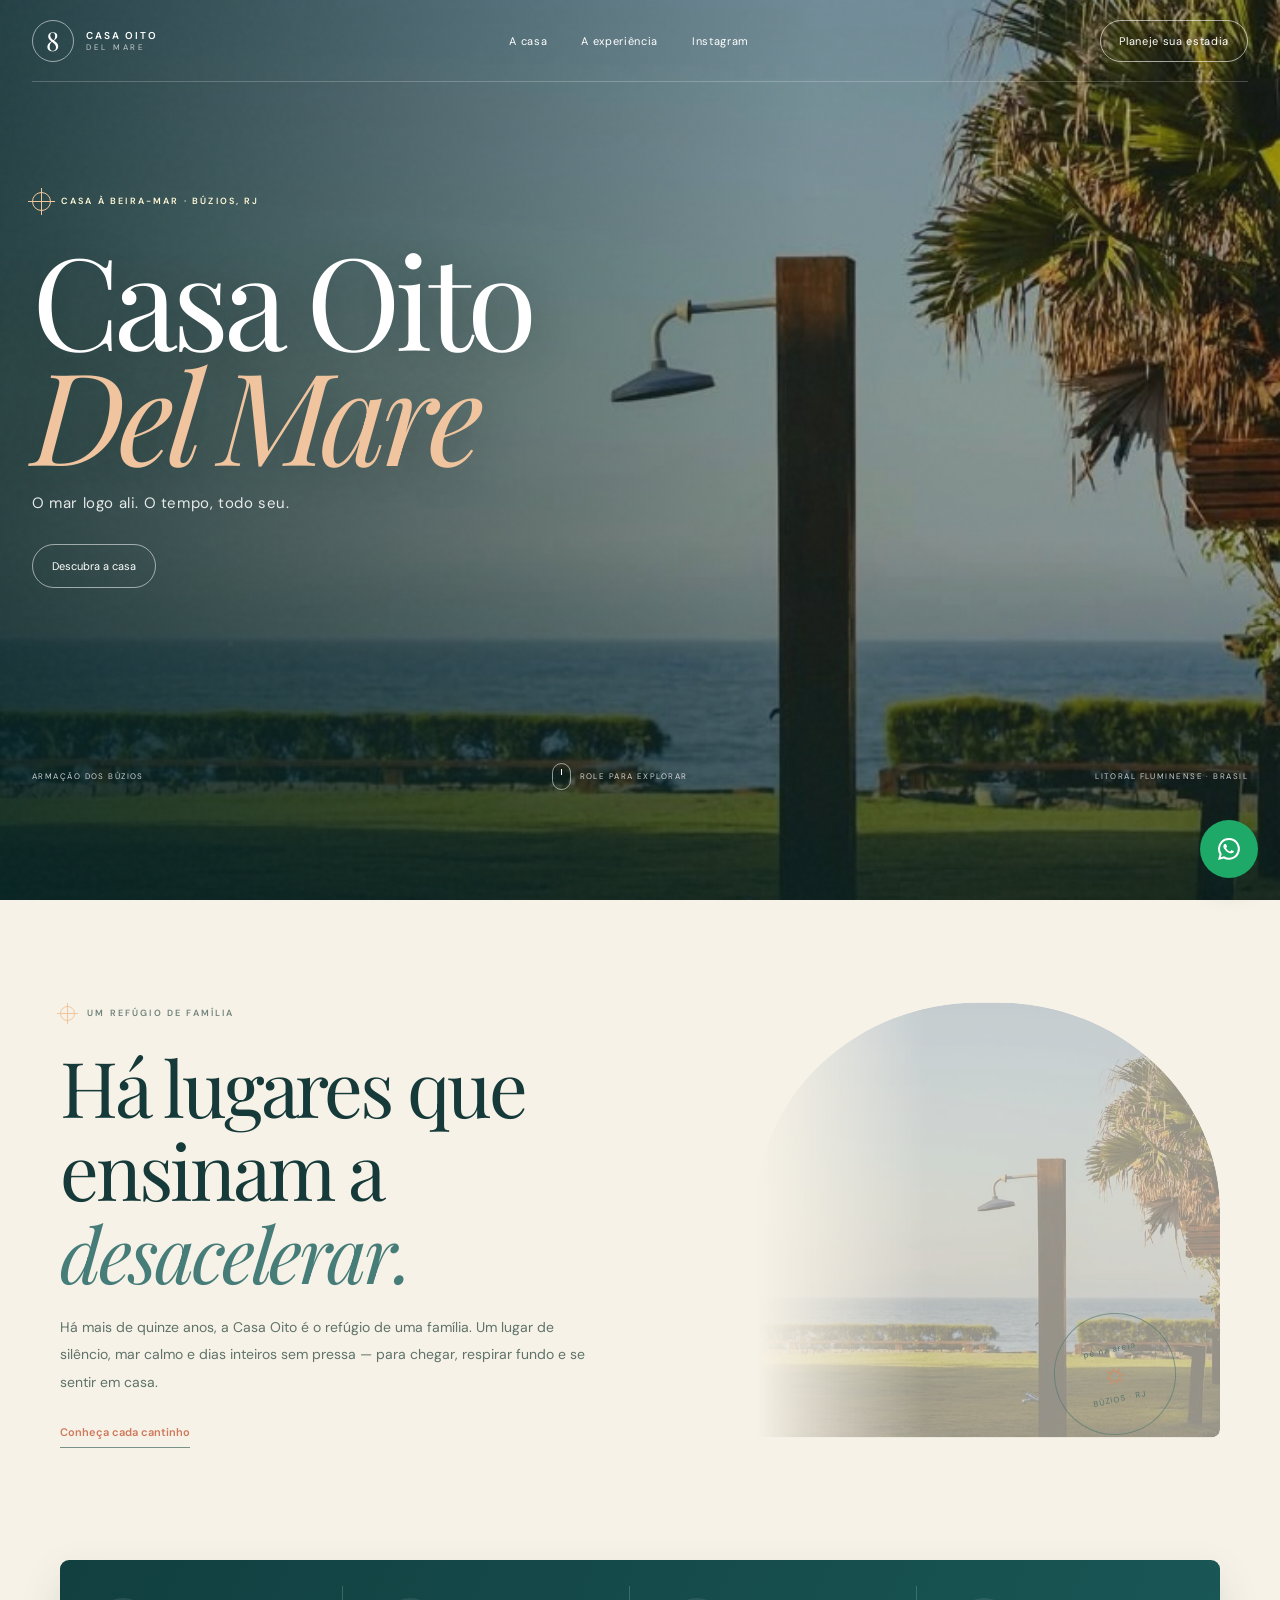
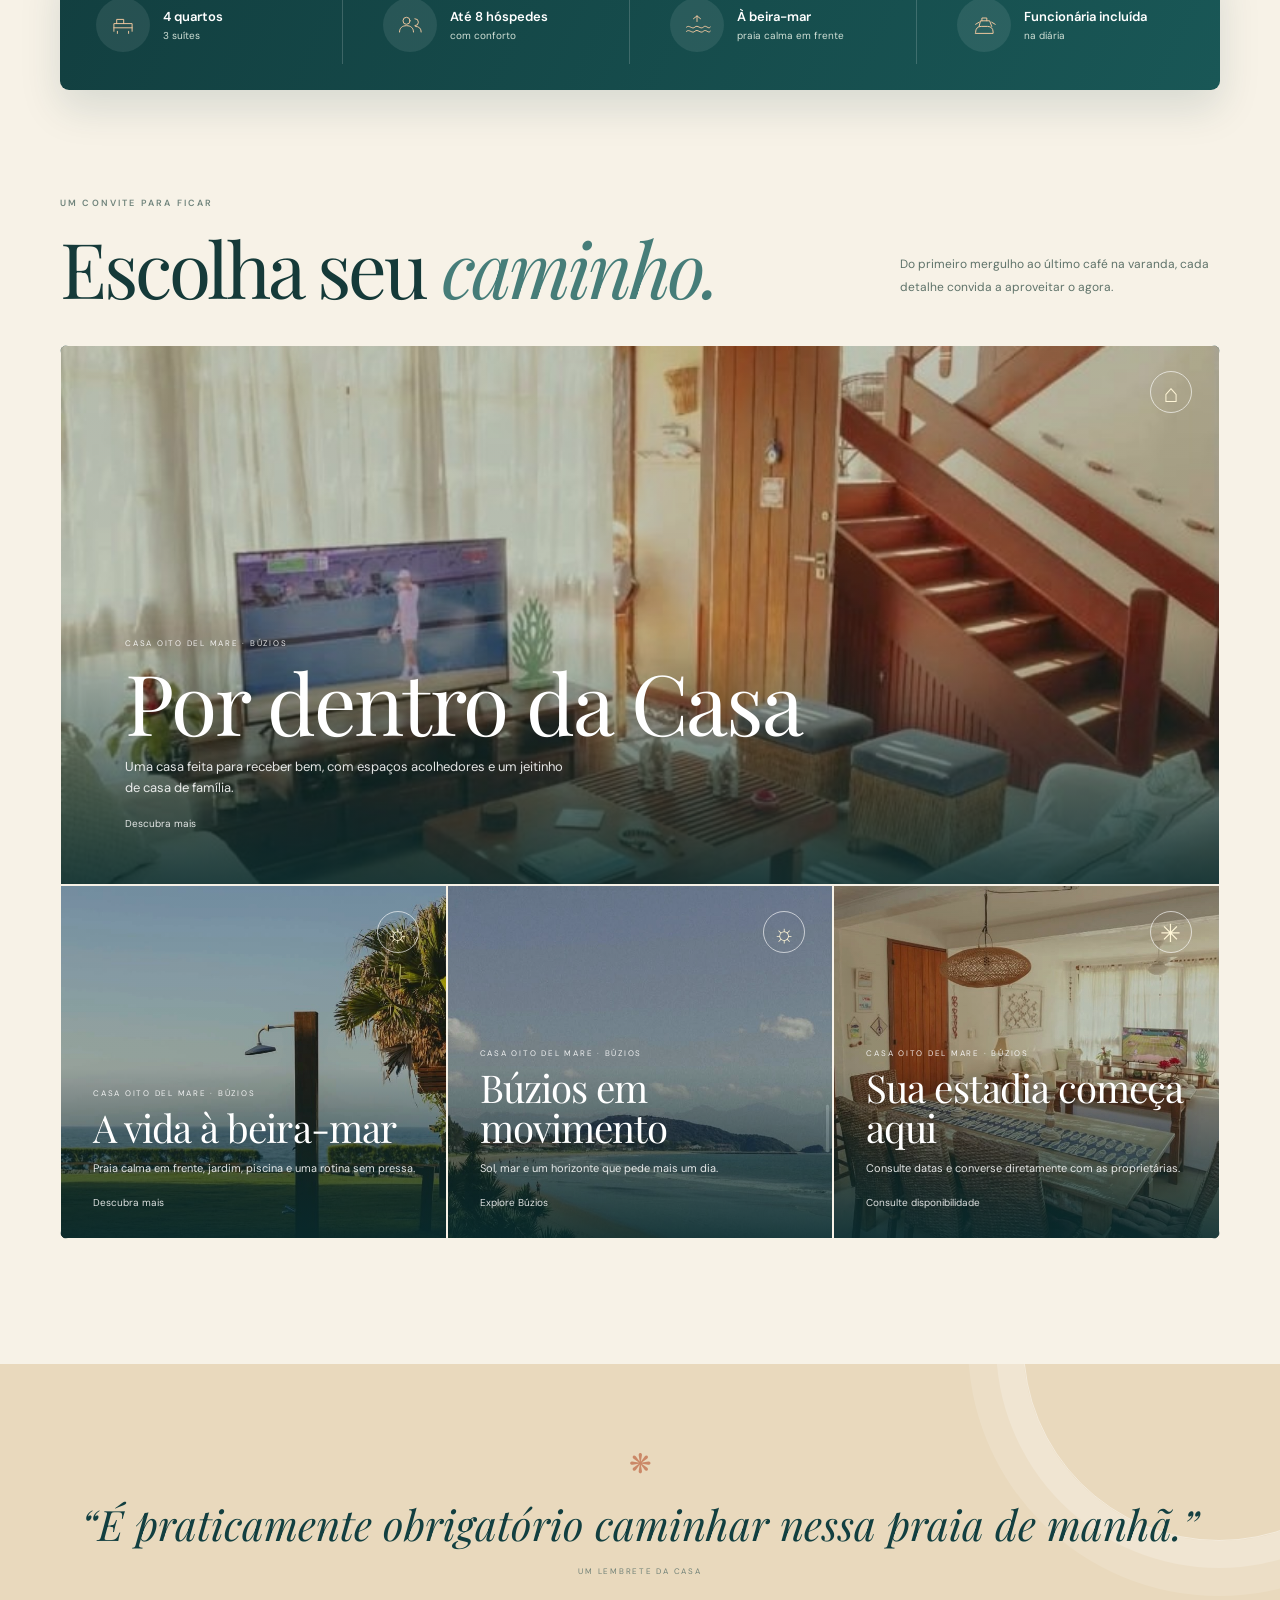
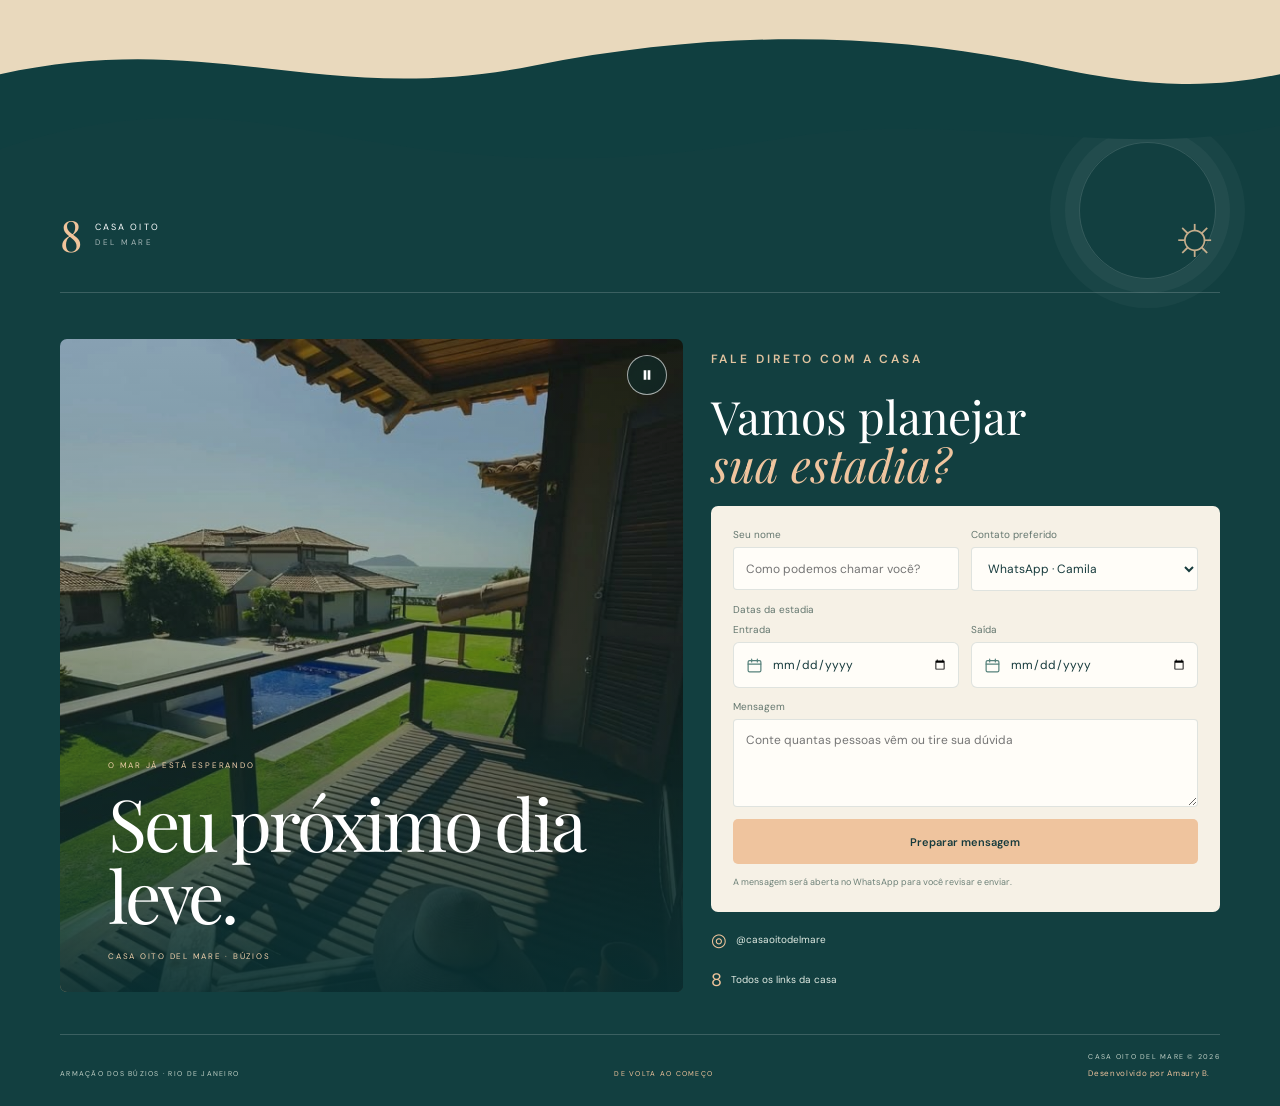
==== index.html @ deb9efb2 "ok its not real finish hehe" ====
<!doctype html>
<html lang="pt-BR">
<head>
  <meta charset="UTF-8"><meta name="viewport" content="width=device-width,initial-scale=1">
  <meta name="theme-color" content="#123f40">
  <meta name="description" content="Casa Oito Del Mare: refúgio familiar à beira-mar em Armação dos Búzios. Conheça a casa e consulte disponibilidade.">
  <title>Casa Oito Del Mare · Búzios</title>
  <meta name="robots" content="index,follow">
  <meta property="og:type" content="website">
  <meta property="og:title" content="Casa Oito Del Mare · Búzios">
  <meta property="og:description" content="Uma casa à beira-mar em Armação dos Búzios. Conheça a Casa Oito Del Mare e consulte sua estadia.">
  <meta property="og:image" content="./assets/gallery/detalhe-11.jpg">
  <meta property="og:locale" content="pt_BR">
  <meta name="twitter:card" content="summary_large_image">
  <meta name="twitter:title" content="Casa Oito Del Mare · Búzios">
  <meta name="twitter:description" content="Casa Oito Del Mare · Búzios">
  <meta name="twitter:image" content="./assets/gallery/detalhe-11.jpg">
  <link rel="icon" href="./assets/gallery/detalhe-11.jpg" type="image/jpeg">
  <link rel="preconnect" href="https://fonts.googleapis.com"><link rel="preconnect" href="https://fonts.gstatic.com" crossorigin>
  <link href="https://fonts.googleapis.com/css2?family=DM+Sans:wght@400;500;600;700&family=Playfair+Display:ital,wght@0,400;0,500;0,600;1,400;1,500&display=swap" rel="stylesheet">
  <link rel="stylesheet" href="./css/style.css?v=20261002-1">
</head>
<body>
      <nav class="site-nav" aria-label="Navegação principal">
      <a class="brand" href="#top" aria-label="Casa Oito Del Mare, início"><span class="brand-mark">8</span><span class="brand-name">CASA OITO<small>DEL MARE</small></span></a>
      <div class="nav-links"><a href="#cards" data-home-nav="casa">A casa</a><a href="#essencia" data-home-nav="experiencia">A experiência</a><a href="https://www.instagram.com/casaoitodelmare/" target="_blank" rel="noopener">Instagram</a></div>
      <a class="nav-cta" href="#cards" data-home-nav="reserva">Planeje sua estadia</a>
    </nav>
  <header class="hero" id="top">
    <div class="hero-media is-carousel-loading" aria-hidden="true">
      <img class="hero-image is-current" src="./assets/gallery/detalhe-03.jpg" alt="">
      <img class="hero-image" src="./assets/gallery/detalhe-11.jpg" alt="">
      <img class="hero-image" src="./assets/gallery/detalhe-13.jpg" alt="">
      <img class="hero-image" src="./assets/gallery/casa-05.jpg" alt="">
    </div>
    <div class="hero-tint"></div><div class="hero-grain"></div>

    <div class="hero-content">
      <div class="hero-eyebrow"><span class="eyebrow-sun" aria-hidden="true"></span> CASA À BEIRA-MAR · BÚZIOS, RJ</div>
      <h1>Casa Oito<br><em>Del Mare</em></h1>
      <p data-copy="hero_tagline">O mar logo ali. O tempo, todo seu.</p>
      <a class="hero-button" href="#cards">Descubra a casa </a>
    </div>
    <div class="hero-bottom"><span>ARMAÇÃO DOS BÚZIOS</span><span class="hero-scroll"><i></i> ROLE PARA EXPLORAR</span><span>LITORAL FLUMINENSE · BRASIL</span></div>
  </header>

  <main>
    <section class="intro section-wrap" id="essencia" data-slideshow>
      <div class="intro-photo" aria-hidden="true"><img class="ambient-photo is-visible" src="./assets/gallery/detalhe-11.jpg" alt=""><img class="ambient-photo" src="./assets/gallery/detalhe-13.jpg" alt=""></div>
      <div class="intro-copy reveal">
        <span class="eyebrow dark-eyebrow"><span class="eyebrow-sun mini" aria-hidden="true"></span> <span data-copy="intro_eyebrow">UM REFÚGIO DE FAMÍLIA</span></span>
        <h2>Há lugares que<br>ensinam a <em>desacelerar.</em></h2>
        <p data-copy="intro_body">Há mais de quinze anos, a Casa Oito é o refúgio de uma família. Um lugar de silêncio, mar calmo e dias inteiros sem pressa — para chegar, respirar fundo e se sentir em casa.</p>
        <a href="#cards" class="text-link"><span data-copy="intro_link">Conheça cada cantinho</span></a>
      </div>
      <div class="intro-stamp" aria-hidden="true"><span>pé na areia</span><b>☼</b><span>BÚZIOS · RJ</span></div>
    </section>

    <section class="highlights" aria-label="Destaques da casa">
      <div class="highlight"><span class="highlight-icon" aria-hidden="true"><svg viewBox="0 0 40 40"><path d="M7 29V18h26v11M11 18v-6h10v6M7 24h26M12 29v3m16-3v3"/></svg></span><span><b>4 quartos</b><small>3 suítes</small></span></div>
      <div class="highlight"><span class="highlight-icon" aria-hidden="true"><svg viewBox="0 0 40 40"><circle cx="15" cy="14" r="5"/><path d="M5 30c0-6 4-9 10-9s10 3 10 9M27 11a5 5 0 0 1 0 10m1 1c5 0 8 3 8 8"/></svg></span><span><b>Até 8 hóspedes</b><small>com conforto</small></span></div>
      <div class="highlight"><span class="highlight-icon" aria-hidden="true"><svg viewBox="0 0 40 40"><path d="M5 23c4-4 8 4 12 0s8 4 12 0 7 4 10 0M5 29c4-4 8 4 12 0s8 4 12 0 7 4 10 0M20 7v8m-5-4 5-4 5 4"/></svg></span><span><b>À beira-mar</b><small>praia calma em frente</small></span></div>
      <div class="highlight"><span class="highlight-icon" aria-hidden="true"><svg viewBox="0 0 40 40"><path d="M8 30c0-5 3-8 8-8h9c5 0 8 3 8 8v2H8zm5-8 2-8h13l3 8M17 14v-4h7v4m-16 5 5-3m18 0 5 3"/></svg></span><span><b>Funcionária incluída</b><small>na diária</small></span></div>
    </section>

    <section class="discover section-wrap" id="cards">
      <div class="section-heading reveal"><div><span class="eyebrow dark-eyebrow">UM CONVITE PARA FICAR</span><h2>Escolha seu <em>caminho.</em></h2></div><p>Do primeiro mergulho ao último café na varanda, cada detalhe convida a aproveitar o agora.</p></div>
      <div class="cards" id="homeCards">
        <button class="card card-featured reveal" data-page="casa" data-title="Por dentro da Casa" data-description="Uma casa feita para receber bem, com espaços acolhedores e um jeitinho de casa de família." data-image="./assets/gallery/casa-04.jpg"><img src="./assets/gallery/casa-04.jpg" alt="Sala iluminada da Casa Oito Del Mare" loading="lazy"><span class="card-symbol" aria-hidden="true">⌂</span><span class="card-caption"><small>UM LUGAR PARA CHAMAR DE SEU</small><strong>Por dentro<br>da Casa</strong><span class="card-link">Explore a galeria</span></span></button>
        <button class="card reveal" data-page="estrutura" data-title="A vida à beira-mar" data-description="Praia calma em frente, jardim, piscina e uma rotina sem pressa." data-image="./assets/gallery/detalhe-03.jpg"><img src="./assets/gallery/detalhe-03.jpg" alt="Jardim da casa diante do mar" loading="lazy"><span class="card-symbol" aria-hidden="true">〰</span><span class="card-caption"><small>MAR CALMO, DIAS LEVES</small><strong>A vida à<br>beira-mar</strong><span class="card-link">Veja a estrutura</span></span></button>
        <button class="card reveal" data-page="buzios" data-title="Búzios em movimento" data-description="Sol, mar e um horizonte que pede mais um dia." data-image="./assets/gallery/detalhe-13.jpg"><img src="./assets/gallery/detalhe-13.jpg" alt="Praia e mar em Búzios" loading="lazy"><span class="card-symbol" aria-hidden="true">☼</span><span class="card-caption"><small>ARMAÇÃO DOS BÚZIOS · RJ</small><strong>Búzios em<br>movimento</strong><span class="card-link">Sinta o destino</span></span></button>
        <button class="card reveal" data-page="reserva" data-title="Sua estadia começa aqui" data-description="Consulte datas e converse diretamente com as proprietárias." data-image="./assets/gallery/casa-01.jpg"><img src="./assets/gallery/casa-01.jpg" alt="Mesa posta na Casa Oito" loading="lazy"><span class="card-symbol" aria-hidden="true">✳</span><span class="card-caption"><small>RESERVAS E INFORMAÇÕES</small><strong>Sua estadia<br>começa aqui</strong><span class="card-link">Vamos conversar</span></span></button>
      </div>
    </section>

    <section class="quote-band"><span class="quote-shell" aria-hidden="true">❋</span><p data-copy="quote_text">“É praticamente obrigatório caminhar nessa praia de manhã.”</p><small>UM LEMBRETE DA CASA</small><svg class="quote-wave" viewBox="0 0 1440 100" preserveAspectRatio="none" aria-hidden="true"><g class="quote-wave-run"><path d="M0,60 C240,0 360,104 600,49 C810,1 1000,5 1180,50 C1300,80 1370,77 1440,60 L1440,100 L0,100 Z"/><path transform="translate(1440 0)" d="M0,60 C240,0 360,104 600,49 C810,1 1000,5 1180,50 C1300,80 1370,77 1440,60 L1440,100 L0,100 Z"/></g></svg></section>
  </main>

  <footer class="site-footer">
    <svg class="footer-wave" viewBox="0 0 1440 120" preserveAspectRatio="none" aria-hidden="true"><path d="M0,82 C180,18 360,112 560,60 C760,10 900,18 1080,70 C1240,116 1340,92 1440,42 L1440,120 L0,120 Z"/></svg>
    <div class="footer-top"><div class="footer-brand"><span class="footer-mark">8</span><span>CASA OITO<small>DEL MARE</small></span></div><span class="footer-sun" aria-hidden="true">☼</span></div>
    <div class="footer-main">
      <div class="footer-showcase"><video id="footerVideo" poster="./assets/gallery/detalhe-11.jpg" autoplay muted loop playsinline webkit-playsinline preload="none" aria-label="Búzios em movimento"><source data-src="./assets/videos/buzios-footer-loop.mp4" type="video/mp4">Seu navegador não conseguiu reproduzir este vídeo.</video><img id="footerVideoGif" class="footer-showcase-gif" src="./assets/gif/buzios-footer-loop-mobile.gif" alt="Búzios em movimento" aria-hidden="true"><button class="footer-video-toggle" id="footerVideoToggle" type="button" aria-label="Pausar vídeo" aria-pressed="true"><svg class="icon-play" viewBox="0 0 24 24" aria-hidden="true"><path d="M7 4.8v14.4L19 12z"/></svg><svg class="icon-pause" viewBox="0 0 24 24" aria-hidden="true"><path d="M7 5h4v14H7zm6 0h4v14h-4z"/></svg></button><div class="footer-showcase-shade"></div><div class="footer-showcase-caption"><span data-copy="footer_eyebrow">O MAR JÁ ESTÁ ESPERANDO</span><h2 data-copy="footer_title">Seu próximo dia leve.</h2><small>CASA OITO DEL MARE · BÚZIOS</small></div></div>
      <div class="footer-contact"><p class="eyebrow">FALE DIRETO COM A CASA</p><h3>Vamos planejar<br><em>sua estadia?</em></h3><form class="quick-contact" id="quickContact"><label>Seu nome<input name="name" required maxlength="80" placeholder="Como podemos chamar você?"></label><label>Contato preferido<select name="contact"><option value="camila">WhatsApp · Camila</option><option value="monica">WhatsApp · Mônica</option></select></label><fieldset class="stay-dates"><legend>Datas da estadia</legend><div class="stay-date-fields"><label><span>Entrada</span><span class="date-input-wrap"><svg viewBox="0 0 24 24" aria-hidden="true"><rect x="3" y="5" width="18" height="16" rx="2"></rect><path d="M16 3v4M8 3v4M3 10h18"></path></svg><input name="checkin" type="date" aria-label="Data de entrada"></span></label><label><span>Saída</span><span class="date-input-wrap"><svg viewBox="0 0 24 24" aria-hidden="true"><rect x="3" y="5" width="18" height="16" rx="2"></rect><path d="M16 3v4M8 3v4M3 10h18"></path></svg><input name="checkout" type="date" aria-label="Data de saída"></span></label></div></fieldset><label class="message-field">Mensagem<textarea name="message" required maxlength="800" placeholder="Conte quantas pessoas vêm ou tire sua dúvida"></textarea></label><button type="submit">Preparar mensagem</button><small>A mensagem será aberta no WhatsApp para você revisar e enviar.</small></form><a class="footer-social" href="https://www.instagram.com/casaoitodelmare/" target="_blank" rel="noopener"><span>◎</span> @casaoitodelmare</a><a class="footer-social" href="./links.html"><span>8</span> Todos os links da casa</a></div>
    </div><div class="footer-bottom"><span>ARMAÇÃO DOS BÚZIOS · RIO DE JANEIRO</span><a href="#top">DE VOLTA AO COMEÇO</a><span>CASA OITO DEL MARE © <span id="year"></span><small class="credit">Desenvolvido por Amaury B.</small></span></div>
  </footer>

  <div id="drawer" class="drawer" aria-hidden="true"><div class="drawer-top"><button id="back" aria-label="Fechar painel"><span aria-hidden="true">×</span><span>VOLTAR</span></button><a class="brand compact" href="#top"><span class="brand-mark">8</span><span class="brand-name">CASA OITO<small>DEL MARE</small></span></a><a class="drawer-contact" href="https://wa.me/5521986357913?text=Ol%C3%A1%2C%20Camila!%20Gostaria%20de%20falar%20sobre%20a%20Casa%20Oito%20Del%20Mare." target="_blank" rel="noopener">CONTATO</a></div><div id="page"></div></div>
  <div class="lightbox" id="lightbox" aria-hidden="true"><button class="lightbox-close" aria-label="Fechar">×</button><button class="lightbox-prev" aria-label="Foto anterior">Anterior</button><figure><img alt=""><figcaption></figcaption></figure><button class="lightbox-next" aria-label="Próxima foto">Próxima</button></div>
  <a class="whatsapp-float" href="https://wa.me/5521986362770?text=Ol%C3%A1%2C%20M%C3%B4nica!%20Encontrei%20a%20Casa%20Oito%20Del%20Mare%20e%20gostaria%20de%20consultar%20a%20disponibilidade%20e%20os%20valores%20para%20uma%20estadia.%20Pode%20me%20ajudar%3F" target="_blank" rel="noopener" aria-label="Fale com a Mônica pelo WhatsApp sobre alugar a Casa Oito Del Mare"><svg viewBox="0 0 32 32" aria-hidden="true"><path d="M16 3.3A12.5 12.5 0 0 0 5.2 22.1L3.5 28.5l6.5-1.7A12.5 12.5 0 1 0 16 3.3Zm0 22.6a10 10 0 0 1-5.1-1.4l-.4-.2-3.8 1 1-3.7-.3-.4A10.1 10.1 0 1 1 16 25.9Zm5.5-7.6c-.3-.2-1.8-.9-2.1-1s-.5-.2-.7.2-.8 1-1 1.2-.4.2-.7.1a8.3 8.3 0 0 1-2.5-1.5 9.2 9.2 0 0 1-1.7-2.1c-.2-.3 0-.5.1-.6l.5-.6.3-.5v-.5c-.1-.2-.7-1.7-1-2.3-.2-.5-.5-.5-.7-.5h-.6c-.2 0-.5.1-.8.4s-1 1-1 2.4 1 2.7 1.2 2.9c.1.2 2 3.1 4.8 4.3.7.3 1.3.5 1.7.6.7.2 1.4.2 1.9.1.6-.1 1.8-.7 2.1-1.4.3-.6.3-1.2.2-1.3s-.3-.2-.6-.4Z"/></svg></a>
  <script type="module" src="./js/app.js?v=20261002-1"></script>
</body>
</html>
---- css/style.css ----
:root{--sea:#123f40;--sea-deep:#082f32;--sea-light:#467d79;--foam:#e9f0e9;--sand:#f7f2e7;--sand-dark:#e9dbc2;--coral:#e58a6e;--ink:#153a39;--muted:#697b73;--serif:'Playfair Display',Georgia,serif;--sans:'DM Sans',Arial,sans-serif;--page:1160px}*{box-sizing:border-box}html{scroll-behavior:smooth;scroll-padding-top:24px}body{margin:0;background:var(--sand);color:var(--ink);font-family:var(--sans);-webkit-font-smoothing:antialiased}button,a{font:inherit}a{color:inherit}button{color:inherit}.section-wrap{width:min(calc(100% - 48px),var(--page));margin-inline:auto}.hero{min-height:760px;height:100svh;max-height:1080px;position:relative;display:flex;flex-direction:column;overflow:hidden;background:var(--sea-deep);color:#fff;isolation:isolate}.hero-media,.hero-tint,.hero-grain{position:absolute;inset:0;z-index:-3}.hero-media{overflow:hidden}.hero-image{position:absolute;inset:0;width:100%;height:100%;object-fit:cover;object-position:center 58%;opacity:0;transform:scale(1.055);transition:opacity 2s ease,transform 12s ease}.hero-image.is-current{opacity:1;transform:scale(1)}.hero-tint{z-index:-2;background:linear-gradient(90deg,rgba(4,35,37,.78),rgba(7,43,43,.22) 64%,rgba(4,37,38,.17)),linear-gradient(0deg,rgba(4,32,34,.53),transparent 40%)}.hero-grain{z-index:-1;opacity:.12;background-image:url("data:image/svg+xml,%3Csvg viewBox='0 0 180 180' xmlns='http://www.w3.org/2000/svg'%3E%3Cfilter id='n'%3E%3CfeTurbulence type='fractalNoise' baseFrequency='.8' numOctaves='4' stitchTiles='stitch'/%3E%3C/filter%3E%3Crect width='100%25' height='100%25' filter='url(%23n)' opacity='.25'/%3E%3C/svg%3E")}.site-nav{width:min(calc(100% - 64px),1320px);height:94px;margin:0 auto;display:flex;align-items:center;justify-content:space-between;border-bottom:1px solid #ffffff37;z-index:2}.brand{display:inline-flex;align-items:center;gap:12px;text-decoration:none;color:#fff}.brand-mark{width:42px;height:42px;border:1px solid #ffffff8a;border-radius:50%;display:grid;place-items:center;font:26px var(--serif);transition:transform .5s}.brand:hover .brand-mark{transform:rotate(12deg)}.brand-name{font-size:10px;font-weight:600;letter-spacing:.2em;line-height:1.3}.brand-name small{display:block;font-size:8px;font-weight:400;letter-spacing:.34em;opacity:.72}.nav-links{display:flex;align-items:center;gap:34px}.nav-links a,.nav-cta{font-size:11px;text-decoration:none;letter-spacing:.06em;transition:opacity .2s}.nav-links a:hover{opacity:.68}.nav-links a span{color:#f4c39c}.nav-cta{border:1px solid #ffffff9a;border-radius:99px;padding:13px 18px}.nav-cta:hover,.hero-button:hover{background:#ffffff1c}.hero-content{width:min(calc(100% - 64px),1320px);margin:auto;position:relative;padding:58px 0 8vh}.hero-eyebrow,.eyebrow{font-size:9px;letter-spacing:.24em;font-weight:600}.hero-eyebrow{display:flex;align-items:center;gap:10px;color:#fff9d7}.eyebrow-sun{width:19px;height:19px;display:inline-block;border:1px solid #f0c79c;border-radius:50%;position:relative;animation:slow-turn 18s linear infinite}.eyebrow-sun:before,.eyebrow-sun:after{content:'';position:absolute;background:#f0c79c}.eyebrow-sun:before{width:27px;height:1px;top:8px;left:-5px}.eyebrow-sun:after{height:27px;width:1px;left:8px;top:-5px}.hero h1{font:400 clamp(74px,10vw,142px)/.9 var(--serif);letter-spacing:-.045em;margin:30px 0 22px;text-shadow:0 4px 42px #061e1e4a}.hero h1 em,.intro h2 em,.section-heading h2 em,.inside h2 em,.footer-main h2 em{color:#efc49e;font-weight:400}.hero-content>p{font-size:15px;letter-spacing:.04em;color:#ffffffdf;margin:0 0 31px}.hero-button{display:inline-flex;align-items:center;gap:30px;padding:14px 19px;border:1px solid #ffffff8a;border-radius:99px;color:#fff;text-decoration:none;font-size:11px;transition:background .2s,transform .2s}.hero-button:hover{transform:translateY(-2px)}.hero-button span{font-size:16px}.hero-bottom{width:min(calc(100% - 64px),1320px);margin:auto auto 35px;display:flex;justify-content:space-between;align-items:center;color:#ffffffc7;font-size:8px;letter-spacing:.18em;z-index:1}.hero-scroll{display:flex;align-items:center;gap:9px}.hero-scroll i{width:19px;height:27px;border:1px solid #ffffff8a;border-radius:12px;position:relative}.hero-scroll i:after{content:'';position:absolute;left:8px;top:5px;width:1px;height:6px;background:white;animation:scroll-dot 1.6s ease-in-out infinite}.hero-wave,.quote-wave,.footer-wave{position:absolute;left:0;bottom:-1px;width:100%;height:92px;fill:var(--sand);z-index:1}.intro{min-height:520px;position:relative;display:grid;grid-template-columns:minmax(0,1fr) minmax(300px,.9fr);align-items:center;padding-block:100px 92px;isolation:isolate}.intro:before{content:'';position:absolute;inset:0 -8vw;z-index:-2;background:linear-gradient(90deg,#f7f2e7f6 8%,#f7f2e7ec 47%,#f7f2e7e4);opacity:.68}.intro-photo{position:absolute;right:0;top:50%;width:40%;height:68%;transform:translateY(-50%);border-radius:48% 48% 8px 8px;opacity:.23;mask-image:linear-gradient(90deg,transparent,#000 36%);z-index:-1;overflow:hidden}.ambient-photo{position:absolute;inset:0;width:100%;height:100%;object-fit:cover;object-position:center 58%;opacity:0;transition:opacity 1.7s ease}.ambient-photo.is-visible{opacity:1}.intro-copy{max-width:640px}.dark-eyebrow{color:#70847c}.dark-eyebrow .mini{width:15px;height:15px;vertical-align:middle;margin-right:8px}.dark-eyebrow .mini:before{width:21px;left:-4px;top:6px}.dark-eyebrow .mini:after{height:21px;top:-4px;left:6px}.intro h2,.section-heading h2{font:400 clamp(46px,6vw,78px)/1.08 var(--serif);letter-spacing:-.04em;margin:24px 0 20px}.intro h2 em,.section-heading h2 em,.inside h2 em{color:var(--sea-light)}.intro-copy>p,.section-heading>p{max-width:545px;font-size:14px;line-height:1.95;color:#5f736a}.text-link{display:inline-flex;align-items:center;gap:18px;margin-top:15px;text-decoration:none;border-bottom:1px solid #78928a;padding-bottom:8px;font-size:11px;font-weight:600}.text-link span{color:#ce795b}.intro-stamp{justify-self:end;align-self:end;margin:0 8% 13px 0;width:122px;height:122px;border:1px solid #567c71aa;border-radius:50%;display:flex;flex-direction:column;align-items:center;justify-content:center;color:#55756b;transform:rotate(-12deg);font-size:8px;letter-spacing:.14em;text-align:center}.intro-stamp b{font-size:29px;line-height:1.35;font-weight:400;color:#d88b64}.highlights{width:min(calc(100% - 48px),var(--page));margin:0 auto 115px;border-block:1px solid #163e3e1a;display:grid;grid-template-columns:repeat(4,1fr);padding:23px 0;gap:20px}.highlight{display:flex;align-items:center;gap:13px;padding-left:clamp(0px,2.7vw,35px);border-right:1px solid #163e3e15}.highlight:last-child{border:0}.highlight-icon{width:43px;height:43px;display:grid;place-items:center;border-radius:50%;background:#e9e2d3;color:#37716c}.highlight-icon svg{width:28px;height:28px;fill:none;stroke:currentColor;stroke-width:1.4;stroke-linecap:round;stroke-linejoin:round}.highlight b{font-size:11px;font-weight:600;display:block}.highlight small{display:block;color:#75837a;font-size:9px;margin-top:4px}.discover{padding-bottom:125px}.section-heading{display:flex;justify-content:space-between;align-items:end;gap:50px;margin-bottom:36px}.section-heading h2{margin:15px 0 0}.section-heading>p{max-width:320px;margin:0 0 9px;font-size:12px}.cards{display:grid;grid-template-columns:repeat(3,minmax(0,1fr));gap:19px}.card{height:414px;position:relative;display:block;overflow:hidden;border:0;border-radius:5px;background:#315956;text-align:left;color:white;cursor:pointer;padding:0;isolation:isolate;box-shadow:0 20px 50px #254d4520;transition:transform .5s cubic-bezier(.2,.65,.3,1),box-shadow .5s}.card:hover{transform:translateY(-7px);box-shadow:0 30px 60px #254d4535}.card-featured{grid-column:span 3;height:535px}.card-reserve{grid-column:span 2;height:350px}.card>img{position:absolute;inset:0;z-index:-2;width:100%;height:100%;object-fit:cover;object-position:center;transition:transform 1.1s cubic-bezier(.16,.7,.2,1),filter .5s}.card:hover>img{transform:scale(1.055);filter:saturate(1.1)}.card:before{content:'';position:absolute;inset:0;z-index:-1;background:linear-gradient(0deg,#062c30d9,#0b353422 48%,#092f3428);transition:opacity .4s}.card:hover:before{opacity:.85}.card-symbol{position:absolute;right:27px;top:25px;width:42px;height:42px;border:1px solid #ffffff9a;border-radius:50%;display:grid;place-items:center;font:25px var(--serif);color:#fff6d7;transition:transform .5s,background .3s}.card:hover .card-symbol{transform:rotate(20deg);background:#fff2}.card-caption{position:absolute;left:32px;bottom:29px;display:grid;gap:10px}.card-caption small{font-size:8px;letter-spacing:.22em;color:#ffffffe0}.card-caption strong{font:400 clamp(34px,4vw,50px)/1.04 var(--serif);letter-spacing:-.025em}.card-featured .card-caption strong{font-size:clamp(52px,7vw,84px)}.card-link{display:flex;align-items:center;gap:14px;font-size:10px;color:#ffffffdb;margin-top:8px}.card-link b{color:#ffd2ac;font-size:15px;font-weight:400}.card-arrow{position:absolute;right:29px;bottom:28px;font-size:22px;color:#fff;transition:transform .25s}.card:hover .card-arrow{transform:translate(4px,-4px)}.quote-band{position:relative;min-height:340px;background:#e9d9bd;display:flex;flex-direction:column;align-items:center;justify-content:center;text-align:center;padding:60px 22px 105px;overflow:hidden;color:var(--sea)}.quote-band:before{content:'';position:absolute;width:390px;height:390px;border:1px solid #fff7;border-radius:50%;box-shadow:0 0 0 27px #fff3,0 0 0 55px #fff2;top:-215px;right:-135px}.quote-shell{font-size:27px;color:#cb8867;animation:bob 5s ease-in-out infinite}.quote-band p{font:italic 400 clamp(26px,4vw,42px)/1.35 var(--serif);margin:15px 0 13px}.quote-band small{font-size:8px;letter-spacing:.22em;color:#708177}.quote-wave{fill:#103f40;height:77px;z-index:1}.site-footer{position:relative;background:var(--sea);color:#fff;padding:94px max(24px,calc((100% - var(--page))/2)) 28px;overflow:hidden;isolation:isolate}.site-footer:before{content:'';position:absolute;right:5%;top:38px;width:135px;height:135px;border:1px solid #ffffff25;border-radius:50%;box-shadow:0 0 0 14px #ffffff0a,0 0 0 29px #ffffff08;z-index:-1}.footer-wave{top:-1px;bottom:auto;transform:rotate(180deg);fill:#103f40;height:71px}.footer-top,.footer-main,.footer-bottom{max-width:var(--page);margin:auto}.footer-top{display:flex;align-items:center;justify-content:space-between;padding-bottom:22px;border-bottom:1px solid #ffffff2c}.footer-brand{display:flex;gap:11px;align-items:center;font-size:9px;letter-spacing:.23em}.footer-brand small{display:block;font-size:8px;letter-spacing:.32em;opacity:.62;margin-top:4px}.footer-mark{font:43px var(--serif);color:#f0c49b}.footer-sun{font-size:55px;color:#f3c99f;opacity:.8;animation:slow-turn 25s linear infinite}.footer-main{display:flex;align-items:end;justify-content:space-between;gap:35px;padding:49px 0 56px}.footer-main .eyebrow{color:#bfcec3}.footer-main h2{font:400 clamp(52px,7vw,81px)/.99 var(--serif);letter-spacing:-.045em;margin:19px 0 0}.footer-main h2 em{color:#efc49e}.footer-contact{width:min(310px,100%)}.footer-contact>p{font-size:12px;color:#d3e0d7;margin-bottom:16px}.footer-cta{display:flex;justify-content:space-between;align-items:center;padding:17px 18px;background:#f1c49a;color:#173f3f;text-decoration:none;border-radius:4px;font-weight:600;font-size:11px;transition:transform .2s,background .2s}.footer-cta:hover{transform:translateY(-3px);background:#ffdbb5}.footer-cta span{font-size:16px}.footer-social{display:inline-flex;align-items:center;gap:9px;margin-top:18px;text-decoration:none;font-size:10px;color:#e1ebe3}.footer-social span{font-size:18px;color:#f0c49b}.footer-bottom{border-top:1px solid #ffffff2c;padding-top:17px;display:flex;justify-content:space-between;gap:18px;font-size:7px;letter-spacing:.18em;color:#c0d0c6}.footer-bottom a{text-decoration:none;color:#f0c49b}.footer-bottom a:hover{color:white}.drawer{position:fixed;z-index:20;inset:0;background:var(--sand);overflow:auto;transform:translateY(102%);visibility:hidden;transition:transform .65s cubic-bezier(.2,.75,.22,1),visibility .65s}.drawer.open{transform:translateY(0);visibility:visible}.drawer-top{position:sticky;z-index:5;top:0;height:74px;padding:0 max(20px,calc((100vw - var(--page))/2));display:grid;grid-template-columns:1fr auto 1fr;align-items:center;background:#f7f2e7eF;backdrop-filter:blur(14px);border-bottom:1px solid #163e3e14}.drawer-top .brand{color:var(--sea)}.drawer-top .brand-mark{border-color:#123f4055}.drawer-top .brand-name{font-size:8px}.drawer-top .brand-name small{font-size:7px}.drawer-top button{justify-self:start;border:0;background:none;display:inline-flex;align-items:center;gap:8px;cursor:pointer;font-size:9px;letter-spacing:.16em;color:#5f746d}.drawer-top button span:first-child{font-size:20px}.drawer-contact{justify-self:end;color:var(--sea);font-size:9px;letter-spacing:.16em;text-decoration:none}.inside{width:min(calc(100% - 48px),var(--page));margin:auto;padding:76px 0 100px}.inside>.eyebrow{color:#71857c}.inside h2{font:400 clamp(46px,7vw,84px)/1.04 var(--serif);letter-spacing:-.04em;margin:20px 0}.inside>p{max-width:720px;color:#61756d;font-size:14px;line-height:1.9}.gallery-intro{display:flex;justify-content:space-between;align-items:end;gap:30px}.gallery-intro p{max-width:400px}.gallery{display:grid;grid-template-columns:repeat(3,minmax(0,1fr));grid-auto-rows:225px;gap:12px;margin-top:34px}.gallery figure{position:relative;margin:0;overflow:hidden;background:#d8e2d7;cursor:zoom-in;border-radius:4px}.gallery figure:nth-child(6n+1),.gallery figure:nth-child(6n+5){grid-row:span 2}.gallery figure button{display:block;width:100%;height:100%;padding:0;border:0;background:none;cursor:zoom-in}.gallery figure img{display:block;width:100%;height:100%;object-fit:cover;transition:transform .7s cubic-bezier(.2,.7,.2,1),filter .4s}.gallery figure:hover img{transform:scale(1.06);filter:saturate(1.08)}.gallery figcaption{position:absolute;left:0;right:0;bottom:0;padding:32px 15px 12px;color:white;font-size:10px;background:linear-gradient(transparent,#092f31b8);opacity:0;transform:translateY(7px);transition:.3s;pointer-events:none}.gallery figcaption strong{display:block;font-weight:500}.gallery figcaption small{display:block;margin-top:4px;font-size:9px;color:#ffffffdb;line-height:1.4}.gallery figure:hover figcaption,.gallery figure:focus-within figcaption{opacity:1;transform:translateY(0)}.feature-layout{display:grid;grid-template-columns:1fr;gap:28px;align-items:start;margin-top:45px}.feature-aside{display:flex;align-items:center;justify-content:space-between;gap:25px}.feature-aside p{font:italic 25px/1.5 var(--serif);color:#57756d;max-width:740px}.feature-aside .mini{display:block;width:76px;height:76px;border:1px solid #c48a67;border-radius:50%;display:grid;place-items:center;font-size:31px;color:#ca8868;margin-top:32px}.feature-list{display:grid;grid-template-columns:repeat(3,minmax(0,1fr));gap:1px;background:#d8ddd1;border:1px solid #d8ddd1}.feature{padding:24px;background:#f8f4ea;min-height:137px}.feature-icon{font-size:19px;color:#bf7d5e}.feature h3{font:500 22px var(--serif);margin:13px 0 7px}.feature p{margin:0;color:#708077;font-size:10px;line-height:1.7}.info-carousel{position:relative;isolation:isolate;overflow:hidden;margin:55px 0 0;padding:53px clamp(24px,7vw,85px);min-height:235px;display:flex;align-items:center;background:#123f40;color:white}.info-carousel:before,.info-carousel:after{content:'';position:absolute;inset:0;z-index:-1}.info-carousel:after{background:linear-gradient(90deg,#103d3ee9,#103d3ebd)}.slideshow-layer{position:absolute;inset:0;z-index:-2;overflow:hidden}.slideshow-layer .ambient-photo{opacity:0}.slideshow-layer .ambient-photo.is-visible{opacity:.25}.info-carousel-copy{position:relative;z-index:1}.info-carousel blockquote{margin:0;max-width:720px;font:italic 28px/1.45 var(--serif)}.info-carousel small{display:block;margin-top:20px;font:600 8px var(--sans);letter-spacing:.2em;color:#e9c399}.buzios-media{display:grid;grid-template-columns:1.1fr .9fr;gap:13px;margin-top:35px}.buzios-media video{width:100%;height:100%;min-height:240px;max-height:470px;object-fit:cover;background:#123f40;border-radius:4px}.buzios-media video:first-child{grid-row:span 2}.buzios-note{display:flex;gap:18px;align-items:start;margin-top:22px;color:#647970;font-size:11px;line-height:1.8}.buzios-note span{font-size:24px;color:#c48362}.contact-panel{margin-top:32px;display:grid;grid-template-columns:repeat(3,1fr);gap:12px}.contact-card{background:#eee5d4;padding:22px;border-radius:4px;text-decoration:none;transition:transform .25s,background .25s}.contact-card:hover{transform:translateY(-4px);background:#e6d7bd}.contact-card span{display:block;font-size:21px;color:#c48262}.contact-card small{display:block;color:#7c887f;font-size:8px;letter-spacing:.14em;margin-top:15px}.contact-card strong{display:block;font-size:12px;margin-top:5px}.privacy-note{margin-top:28px;padding:17px 20px;border-left:2px solid #d68a68;background:#eee9dc;color:#718077;font-size:10px;line-height:1.7}.lightbox{position:fixed;z-index:50;inset:0;background:#061f20f5;display:flex;align-items:center;justify-content:center;padding:65px 70px;opacity:0;visibility:hidden;transition:opacity .28s,visibility .28s}.lightbox.open{opacity:1;visibility:visible}.lightbox figure{margin:0;height:100%;max-width:min(1100px,84vw);display:flex;flex-direction:column;align-items:center;justify-content:center;gap:13px;overflow:hidden}.lightbox figure img{display:block;max-width:100%;max-height:calc(100% - 35px);object-fit:contain;border-radius:3px;cursor:zoom-in;transition:transform .25s}.lightbox figure img.zoomed{transform:scale(1.55);cursor:zoom-out}.lightbox figcaption{font-size:10px;color:#ffffffc9}.lightbox button{position:absolute;border:0;color:white;background:#ffffff1a;cursor:pointer}.lightbox-close{top:18px;right:22px;width:42px;height:42px;border-radius:50%;font-size:27px}.lightbox-prev,.lightbox-next{top:50%;transform:translateY(-50%);width:44px;height:54px;font:36px var(--serif)}.lightbox-prev{left:16px}.lightbox-next{right:16px}reveal{opacity:0;transform:translateY(23px);transition:opacity .8s ease,transform .8s cubic-bezier(.2,.7,.2,1)}.reveal.visible{opacity:1;transform:none}.reveal:nth-child(2){transition-delay:.1s}.reveal:nth-child(3){transition-delay:.2s}.reveal:nth-child(4){transition-delay:.3s}@keyframes slow-turn{to{transform:rotate(360deg)}}@keyframes scroll-dot{0%,100%{transform:translateY(0);opacity:1}70%{transform:translateY(9px);opacity:.1}}@keyframes bob{0%,100%{transform:translateY(0) rotate(-7deg)}50%{transform:translateY(-7px) rotate(7deg)}}@media(max-width:800px){.hero{min-height:700px}.site-nav{width:calc(100% - 38px);height:76px}.nav-links{gap:17px}.nav-links a{font-size:10px}.nav-cta{display:none}.hero-content,.hero-bottom{width:calc(100% - 48px)}.hero h1{font-size:clamp(70px,14vw,112px)}.intro{min-height:475px;padding-block:85px 68px}.intro-stamp{margin-right:4%}.highlights{grid-template-columns:repeat(2,1fr);margin-bottom:88px}.highlight:nth-child(2){border:0}.highlight{padding:12px 10px}.cards{grid-template-columns:repeat(2,minmax(0,1fr));gap:12px}.card,.card-featured{height:350px}.card-featured{grid-column:span 2;height:455px}.card-reserve{grid-column:span 2;height:300px}.feature-list{grid-template-columns:repeat(2,minmax(0,1fr))}.feature-list .feature:last-child:nth-child(odd){grid-column:span 2}.feature-layout{grid-template-columns:1fr;gap:22px}.feature-aside{position:relative;top:auto}.feature-aside .mini{display:none}.gallery{grid-auto-rows:180px}.buzios-media{grid-template-columns:1fr 1fr}.buzios-media video:first-child{grid-row:span 1}.buzios-media video{min-height:210px}.footer-main{padding-block:40px}.site-footer{padding-top:82px}}@media(max-width:560px){.section-wrap{width:calc(100% - 36px)}.hero{height:94svh;min-height:680px;max-height:850px}.hero-image{object-position:58% center}.site-nav{height:69px;width:calc(100% - 32px)}.brand{gap:8px}.brand-mark{width:36px;height:36px;font-size:22px}.brand-name{font-size:9px}.nav-links{gap:0}.nav-links a{display:none}.nav-links a:first-child{display:block;font-size:9px;border:1px solid #ffffff77;border-radius:30px;padding:10px 13px}.hero-content,.hero-bottom{width:calc(100% - 38px)}.hero-content{padding:35px 0 10vh}.hero h1{font-size:clamp(66px,16vw,92px);margin:25px 0 19px}.hero-content>p{font-size:13px;max-width:260px;line-height:1.7}.hero-bottom{font-size:7px;letter-spacing:.11em;margin-bottom:38px}.hero-bottom>span:last-child{display:none}.intro{display:block;min-height:460px;padding-block:79px 72px}.intro:before{inset:0 -18px;opacity:.47}.intro-photo{width:60%;height:48%;top:auto;bottom:11px;right:0;transform:none;opacity:.14}.intro h2,.section-heading h2{font-size:clamp(43px,11vw,59px)}.intro-copy>p{font-size:13px;line-height:1.85}.intro-stamp{position:absolute;right:8px;bottom:36px;width:76px;height:76px;font-size:6px}.intro-stamp b{font-size:19px}.highlights{width:calc(100% - 36px);gap:6px;margin-bottom:75px;padding-block:14px}.highlight{gap:8px;padding:10px 3px}.highlight-icon{width:34px;height:34px}.highlight-icon svg{width:23px;height:23px}.highlight b{font-size:9px}.highlight small{font-size:8px}.discover{padding-bottom:80px}.section-heading{display:block;margin-bottom:25px}.section-heading h2{margin-top:14px}.section-heading>p{margin-top:15px;font-size:11px}.cards{grid-template-columns:1fr;gap:11px}.card,.card-featured{grid-column:auto;height:365px}.card-featured{height:445px}.card-caption{left:21px;bottom:23px}.card-caption strong{font-size:40px}.card-featured .card-caption strong{font-size:55px}.card-symbol{width:37px;height:37px;top:18px;right:18px}.card-arrow{right:20px;bottom:21px}.quote-band{min-height:290px;padding-bottom:91px}.quote-band p{font-size:26px}.site-footer{padding:73px 20px 24px}.site-footer:before{width:88px;height:88px;top:52px;right:-26px}.footer-main{display:block;padding:35px 0 38px}.footer-main h2{font-size:58px}.footer-contact{margin-top:27px;width:100%}.footer-bottom{display:grid;grid-template-columns:1fr auto;line-height:1.8;font-size:6px}.footer-bottom span:last-child{grid-column:1/-1}.drawer-top{height:64px;padding:0 15px;grid-template-columns:1fr auto 1fr}.drawer-top .brand-name{display:none}.drawer-top .brand-mark{width:34px;height:34px;font-size:22px}.drawer-top button{font-size:8px}.drawer-contact{font-size:8px}.inside{width:calc(100% - 36px);padding:57px 0 74px}.inside h2{font-size:clamp(42px,11vw,59px)}.inside>p{font-size:12px;line-height:1.85}.gallery-intro{display:block}.gallery{grid-template-columns:repeat(2,minmax(0,1fr));grid-auto-rows:145px;gap:7px;margin-top:25px}.gallery figure:nth-child(6n+1),.gallery figure:nth-child(6n+5){grid-row:span 2}.gallery figcaption{opacity:1;transform:none;font-size:8px;padding:24px 8px 7px}.gallery figcaption small{display:none}.feature-layout{margin-top:27px}.feature-aside p{font-size:21px}.feature-list{grid-template-columns:repeat(2,minmax(0,1fr))}.feature-list .feature:last-child:nth-child(odd){grid-column:span 2}.feature{padding:16px;min-height:139px}.feature h3{font-size:18px}.feature p{font-size:9px}.info-carousel{margin-top:31px;padding:35px 24px;min-height:195px}.info-carousel blockquote{font-size:22px}.buzios-media{grid-template-columns:1fr}.buzios-media video,.buzios-media video:first-child{grid-row:auto;height:auto;min-height:unset;aspect-ratio:16/9}.contact-panel{grid-template-columns:1fr}.contact-card{padding:17px;display:grid;grid-template-columns:36px 1fr;align-items:center;column-gap:12px}.contact-card span{grid-row:span 2}.contact-card small{margin-top:0}.contact-card strong{margin-top:4px}.lightbox{padding:58px 38px}.lightbox figure{max-width:100%;width:100%;height:auto;max-height:80vh}.lightbox figure img{max-height:73vh}.lightbox-prev{left:3px}.lightbox-next{right:3px}}@media(prefers-reduced-motion:reduce){*,*::before,*::after{scroll-behavior:auto!important;animation-duration:.01ms!important;animation-iteration-count:1!important;transition-duration:.01ms!important}.reveal{opacity:1;transform:none}}

.card-deck{max-width:380px;color:#ffffffe0;font-size:11px;line-height:1.6;margin-top:2px}.card-featured .card-deck{max-width:450px;font-size:13px}@media(max-width:560px){.card-deck{font-size:10px;max-width:300px}}

body.drawer-open,body.lightbox-open{overflow:hidden}

/* Atualizações de navegação, ondas, vídeos e contato */
html{scroll-padding-top:88px}.site-nav{position:fixed;top:0;left:0;right:0;width:min(calc(100% - 64px),1320px);height:82px;padding-inline:0;margin:auto;z-index:30;transition:height .3s,background .3s,box-shadow .3s,border .3s}.site-nav.scrolled{height:68px;width:100%;padding-inline:max(22px,calc((100% - 1320px)/2));background:#f7f2e7ed;color:var(--sea);border-bottom:1px solid #123f401c;box-shadow:0 5px 22px #173c3d10;backdrop-filter:blur(14px)}.site-nav.scrolled .brand{color:var(--sea)}.site-nav.scrolled .brand-mark{border-color:#123f4055}.site-nav.scrolled .nav-links a,.site-nav.scrolled .nav-cta{color:var(--sea)}.site-nav.scrolled .nav-cta{border-color:#123f4066}.site-nav .nav-links a span{display:none}.hero{padding-top:82px}.hero-wave{overflow:visible}.wave-run{animation:wave-drift 20s linear infinite}.hero-wave{width:100%;overflow:hidden}@keyframes wave-drift{to{transform:translateX(-100%)}}.buzios-media{grid-template-columns:repeat(2,minmax(0,1fr));align-items:start}.video-card{margin:0;min-width:0;background:#fff;border:1px solid #123f4013;border-radius:7px;overflow:hidden;box-shadow:0 12px 34px #123f4012}.video-card video,.video-card iframe{display:block;width:100%;height:auto;aspect-ratio:16/9;object-fit:contain;background:#102f30}.video-card figcaption{display:grid;gap:5px;padding:13px 15px 16px}.video-card figcaption strong{font:500 19px var(--serif);color:var(--sea)}.video-card figcaption small{font-size:10px;line-height:1.5;color:#6f7f77}.quick-contact{max-width:var(--page);margin:0 auto 32px;padding:26px;background:#ffffff0c;border:1px solid #ffffff20;border-radius:10px}.quick-contact .eyebrow{color:#e2c49f}.quick-contact h3{font:400 35px var(--serif);margin:8px 0 20px}.quick-contact h3 em{color:#efc49e}.quick-contact-fields{display:grid;grid-template-columns:repeat(3,minmax(0,1fr));gap:12px}.quick-contact label{display:grid;gap:6px;font-size:10px;color:#d4e0d8}.quick-contact input,.quick-contact textarea,.quick-contact select{width:100%;font:inherit;padding:12px 13px;border:1px solid #ffffff32;border-radius:5px;background:#ffffff0e;color:#fff;outline-color:#efc49e}.quick-contact select option{color:#173b3d}.quick-contact textarea{min-height:76px;resize:vertical}.quick-contact .message-field{grid-column:span 2}.quick-contact>button{margin-top:14px;border:0;border-radius:5px;background:#efc49e;color:#173b3d;padding:13px 18px;font:600 11px var(--sans);cursor:pointer}.quick-contact>small{margin-left:12px;color:#c6d5cd;font-size:9px}.credit{display:block;margin-top:7px;font-size:8px;letter-spacing:.08em;color:#aebfb6}.brand-rain{position:fixed;inset:0;overflow:hidden;pointer-events:none;z-index:1;opacity:.16}.brand-rain span{position:absolute;top:-10vh;color:#9ac7d2;border:1px solid currentColor;border-radius:50%;width:30px;height:30px;display:grid;place-items:center;font:18px var(--serif);animation:logo-fall 24s linear infinite}@keyframes logo-fall{from{transform:translateY(-12vh) rotate(-18deg)}to{transform:translateY(115vh) rotate(30deg)}}.hero,.site-footer,.drawer,.lightbox{z-index:2}.site-nav{z-index:30}.site-footer{z-index:2}.highlight,.discover,.intro,.quote-band{position:relative;z-index:2}.footer-main .footer-cta span{display:none}
@media(max-width:800px){.site-nav{height:72px;width:calc(100% - 38px)}.site-nav.scrolled{width:100%;padding-inline:19px}.hero{padding-top:72px}.quick-contact-fields{grid-template-columns:repeat(2,minmax(0,1fr))}}
@media(max-width:560px){html{scroll-padding-top:70px}.site-nav{height:66px;width:calc(100% - 32px)}.site-nav.scrolled{height:60px;padding-inline:16px}.hero{padding-top:66px}.buzios-media{grid-template-columns:1fr}.quick-contact{padding:18px}.quick-contact h3{font-size:29px}.quick-contact-fields{grid-template-columns:1fr}.quick-contact .message-field{grid-column:auto}.quick-contact>small{display:block;margin:10px 0 0}.lightbox-prev,.lightbox-next{top:auto;bottom:20px;transform:none;width:auto;height:auto;padding:10px 12px;border-radius:22px;font:600 10px var(--sans)}.lightbox-prev{left:12px}.lightbox-next{right:12px}lightbox figure{margin-bottom:50px}}
@media(prefers-reduced-motion:reduce){.wave-run,.brand-rain span{animation:none}}

.site-nav:not(.scrolled),.site-nav:not(.scrolled) a{color:#fff}.lightbox-prev,.lightbox-next{width:auto;height:auto;padding:11px 15px;border-radius:24px;font:600 10px var(--sans);letter-spacing:.05em}

/* Refinamento: destaque, sequência editorial e conteúdo integral de vídeo */
.highlights{margin-top:20px;margin-bottom:100px;padding:26px 16px;background:linear-gradient(115deg,#123f40,#195756);border:0;border-radius:9px;box-shadow:0 18px 42px #123f4022}.highlight{min-height:78px;padding:12px 20px;border-right:1px solid #ffffff2d}.highlight:last-child{border:0}.highlight-icon{width:54px;height:54px;flex:0 0 54px;background:#ffffff16;color:#f1c89f}.highlight b{color:#fff;font-size:13px}.highlight small{color:#d1e0d6;font-size:10px}.cards{grid-template-columns:repeat(3,minmax(0,1fr));gap:0;overflow:hidden;border-radius:8px}.card{height:354px;border-radius:0;border:1px solid #f7f2e7;background:#183f40;box-shadow:none}.card:hover{transform:none;box-shadow:none}.card-featured{grid-column:1/-1;height:540px}.card-reserve{grid-column:auto;height:354px}.card-featured .card-caption{left:clamp(26px,5vw,66px);bottom:clamp(25px,5vw,54px)}.card:not(.card-featured) .card-caption strong{font-size:clamp(30px,3vw,42px)}.card-caption{right:18px}.card-deck{max-width:34em}.card-symbol{border-color:#ffffffa0}.buzios-media{grid-template-columns:minmax(0,1fr);gap:25px}.video-card{width:100%;display:grid;justify-items:center;overflow:visible;background:transparent;border:0;border-radius:0;box-shadow:none}.video-card video{display:block;width:100%;height:auto;max-width:100%;max-height:calc(100svh - 110px);aspect-ratio:auto;object-fit:contain;background:transparent;border-radius:5px}.video-card iframe{display:block;width:min(100%,1024px);aspect-ratio:16/9;height:auto;background:#102f30;border:0;border-radius:5px}.video-card figcaption{width:min(100%,1024px);padding:12px 0 0;background:transparent}.wave-run{transform-box:view-box;animation:wave-drift 17s linear infinite,wave-breathe 4.2s ease-in-out infinite alternate}.hero-wave{height:105px;bottom:-1px;z-index:1}.hero-bottom{margin-bottom:110px;position:relative;z-index:2}.hero-wave{pointer-events:none}@keyframes wave-breathe{from{translate:0 1px}to{translate:0 -5px}}.brand-rain{z-index:2;opacity:.24}.brand-rain span{width:36px;height:36px;color:#a8d4df;background:#85bed01b;border-color:#a8d4dfb5;text-shadow:0 1px 9px #68a9bc55;box-shadow:0 1px 12px #78b9c61a}.footer-main{display:grid;grid-template-columns:minmax(0,1.1fr) minmax(320px,.9fr);align-items:stretch;gap:28px;padding:46px 0 42px}.footer-showcase{position:relative;min-width:0;min-height:510px;overflow:hidden;border-radius:7px;background:#0e3639}.footer-showcase video{position:absolute;inset:0;width:100%;height:100%;object-fit:cover;object-position:center 48%;opacity:.9}.footer-showcase-shade{position:absolute;inset:0;background:linear-gradient(0deg,#082f32e8 0%,#082f3244 52%,#082f3210 100%)}.footer-showcase-caption{position:absolute;left:clamp(22px,4vw,48px);right:24px;bottom:28px}.footer-showcase-caption>span,.footer-showcase-caption>small{font-size:8px;letter-spacing:.22em;color:#f0d1ac}.footer-showcase-caption h2{max-width:8em;font:400 clamp(44px,6vw,72px)/1 var(--serif);margin:13px 0}.footer-showcase-caption h2 em{color:#efc49e}.footer-contact{width:100%;display:flex;flex-direction:column;align-items:stretch}.footer-contact>.eyebrow{color:#e1c39f}.footer-contact h3{font:400 clamp(33px,4vw,46px)/1.04 var(--serif);margin:10px 0 18px;color:#fff}.footer-contact h3 em{color:#efc49e;font-weight:400}.quick-contact{width:100%;max-width:none;margin:0;padding:22px;background:#f6f1e6;border:0;border-radius:7px;display:grid;gap:12px}.quick-contact label{display:grid;gap:6px;font-size:10px;color:#64776f}.quick-contact input,.quick-contact textarea,.quick-contact select{width:100%;min-width:0;border:1px solid #123f4022;border-radius:4px;background:#fffdf8;color:#173b3d;padding:12px;font:12px var(--sans)}.quick-contact input{height:43px}.quick-contact textarea{min-height:88px;resize:vertical}.quick-contact>button{margin:0;width:100%;min-height:45px}.quick-contact>small{margin:0;color:#6d8178;font-size:9px;line-height:1.5}.footer-contact .footer-social{margin-top:16px}.footer-bottom{align-items:flex-end}.site-footer:before{pointer-events:none}@media(max-width:800px){.cards{grid-template-columns:repeat(2,minmax(0,1fr))}.card-featured{grid-column:1/-1;height:450px}.card-reserve{grid-column:1/-1;height:310px}.highlights{padding:17px 10px;margin-top:8px}.highlight{padding:11px 8px}.highlight-icon{width:46px;height:46px;flex-basis:46px}.hero-bottom{margin-bottom:90px}.footer-main{grid-template-columns:1fr;gap:22px}.footer-showcase{min-height:430px}.footer-contact h3{font-size:38px}.quick-contact-fields{grid-template-columns:1fr}.quick-contact .message-field{grid-column:auto}}
@media(max-width:560px){.highlights{width:calc(100% - 28px);margin:5px auto 70px;padding:12px 7px;border-radius:8px;gap:0}.highlight{min-height:68px;gap:8px;padding:8px 5px;border-right:1px solid #ffffff26}.highlight:nth-child(2){border-right:0}.highlight-icon{width:37px;height:37px;flex-basis:37px}.highlight-icon svg{width:23px;height:23px}.highlight b{font-size:9px}.highlight small{font-size:8px;line-height:1.3}.cards{grid-template-columns:1fr;border-radius:6px}.card,.card-featured,.card-reserve{grid-column:auto;height:330px;border-bottom:1px solid #f7f2e755}.card-featured{height:410px}.card-caption strong,.card:not(.card-featured) .card-caption strong{font-size:36px}.card-featured .card-caption strong{font-size:49px}.card-deck{font-size:10px}.hero-bottom{margin-bottom:77px}.hero-wave{height:86px}.wave-run{animation-duration:22s,4.8s}.brand-rain{opacity:.22}.brand-rain span{width:29px;height:29px;font-size:16px!important}.footer-main{padding:34px 0 33px}.footer-showcase{min-height:360px}.footer-showcase-caption{left:20px;bottom:22px}.footer-showcase-caption h2{font-size:52px}.footer-contact h3{font-size:36px}.quick-contact{padding:17px}.quick-contact-fields{grid-template-columns:1fr}.quick-contact .message-field{grid-column:auto}.footer-bottom{align-items:start}.video-card video{max-height:none;width:100%}.buzios-media{gap:22px}.video-card figcaption{padding-top:8px}}
@media(prefers-reduced-motion:reduce){.wave-run{animation:none}.brand-rain{opacity:.16}}

/* Conteúdo com proporção natural, logos apenas em fundos sem fotografia e ondas limpas */
.intro-photo{opacity:.43}.brand-rain{position:absolute;inset:0;overflow:hidden;pointer-events:none;z-index:-1;opacity:.34}.brand-rain span{position:absolute;top:-42px;width:34px;height:34px;color:#76aab5;border:1px solid #76aab5a8;background:#86bdc51b;border-radius:50%;display:grid;place-items:center;font:18px var(--serif);text-shadow:0 1px 8px #588f9a33;box-shadow:0 1px 12px #78b9c61a;animation:logo-fall 16s linear infinite}@keyframes logo-fall{from{transform:translateY(0) rotate(-18deg)}to{transform:translateY(var(--fall-distance,240px)) rotate(30deg)}}.highlights,.quote-band{isolation:isolate}.highlight{position:relative;z-index:1}.quote-band>.quote-shell,.quote-band>p,.quote-band>small{position:relative;z-index:1}.quote-band>.quote-wave{z-index:1}.buzios-media{grid-template-columns:repeat(2,minmax(0,1fr));grid-auto-flow:dense;align-items:start;gap:25px}.video-card{display:flex;flex-direction:column;align-items:stretch;min-width:0;width:100%;margin:0;padding:0;overflow:visible;background:transparent;border:0;border-radius:0;box-shadow:none}.video-card.is-landscape{grid-column:1/-1}.video-card.is-portrait,.video-card.is-pending-orientation{grid-column:span 1}.video-card figcaption{order:0;width:100%;max-width:none;display:grid;gap:4px;padding:0 0 9px;background:transparent}.video-card figcaption strong{font:500 21px var(--serif);color:var(--sea)}.video-card figcaption small{font-size:10px;line-height:1.5;color:#6f7f77}.video-card video{order:1;display:block;width:100%;height:auto;max-width:100%;max-height:none;aspect-ratio:auto;object-fit:contain;object-position:center;background:transparent;border-radius:0}.video-card iframe{order:1;display:block;width:100%;max-width:none;height:auto;aspect-ratio:16/9;background:transparent;border:0;border-radius:0}.buzios-media video:first-child{grid-row:auto}.credit{color:#efc49e}.quote-wave-run{transform-box:view-box;animation:quote-wave-drift 25s linear infinite,quote-wave-breathe 5s ease-in-out infinite alternate}@keyframes quote-wave-drift{to{transform:translateX(-100%)}}@keyframes quote-wave-breathe{from{translate:0 1px}to{translate:0 -3px}}@media(max-width:800px){.buzios-media{grid-template-columns:repeat(2,minmax(0,1fr));gap:22px}.video-card.is-landscape{grid-column:1/-1}.video-card.is-portrait{grid-column:span 1}}@media(max-width:560px){.intro-photo{opacity:.31}.brand-rain{opacity:.28}.brand-rain span{width:28px;height:28px;font-size:16px}.buzios-media{grid-template-columns:1fr;gap:23px}.video-card.is-landscape,.video-card.is-portrait,.video-card.is-pending-orientation{grid-column:auto}.video-card figcaption strong{font-size:19px}.quote-wave-run{animation-duration:32s,5.5s}}@media(prefers-reduced-motion:reduce){.brand-rain span,.quote-wave-run{animation:none}.brand-rain{opacity:.2}}

/* Ajustes pedidos: remover chuva de logos e destacar contato da Mônica. */
.brand-rain{display:none!important}
.whatsapp-float{width:58px;height:58px;padding:0;justify-content:center;gap:0}.whatsapp-float span{display:none}

.whatsapp-float{position:fixed;z-index:80;right:22px;bottom:22px;display:flex;align-items:center;gap:9px;padding:12px 17px 12px 13px;border-radius:999px;background:#1fa968;color:#fff;text-decoration:none;font:600 12px var(--sans);box-shadow:0 8px 26px #0a352c45;animation:whatsapp-pulse 2.2s ease-in-out infinite;transition:transform .2s,background .2s}.whatsapp-float:hover{transform:translateY(-3px);background:#168956}.whatsapp-float svg{width:25px;height:25px;fill:currentColor}.whatsapp-float span{white-space:nowrap}@keyframes whatsapp-pulse{0%,100%{box-shadow:0 8px 26px #0a352c45,0 0 0 0 #1fa96840}50%{box-shadow:0 8px 26px #0a352c45,0 0 0 9px #1fa96800}}@media(max-width:560px){.whatsapp-float{right:14px;bottom:14px;padding:13px;border-radius:50%}.whatsapp-float span{position:absolute;width:1px;height:1px;overflow:hidden;clip-path:inset(50%)}.whatsapp-float svg{width:28px;height:28px}}@media(prefers-reduced-motion:reduce){.whatsapp-float{animation:none}}

/* Botão flutuante somente com o símbolo. */
.whatsapp-float{width:58px;height:58px;min-width:58px;padding:0!important;justify-content:center;gap:0;border-radius:50%}.whatsapp-float span{display:none}.whatsapp-float svg{width:28px;height:28px}

/* Accessible compact stay date selectors */
.stay-dates{min-width:0;grid-column:1/-1;display:grid;grid-template-columns:1fr 1fr;gap:10px;margin:0;padding:0;border:0}
.stay-dates legend{margin-bottom:7px;padding:0;color:#64776f;font-size:10px}
.quick-contact .stay-dates label{min-width:0;gap:6px;color:#64776f;font-size:10px}
.date-input-wrap{position:relative;display:flex;align-items:center;min-width:0;height:46px;border:1px solid #123f4022;border-radius:6px;background:#fffdf8;transition:border-color .2s,box-shadow .2s}
.date-input-wrap:focus-within{border-color:#49817a;box-shadow:0 0 0 3px #49817a1c}
.date-input-wrap svg{position:absolute;left:12px;width:17px;height:17px;fill:none;stroke:#56817b;stroke-width:1.7;stroke-linecap:round;stroke-linejoin:round;pointer-events:none}
.quick-contact .date-input-wrap input[type=date]{height:100%;padding:0 10px 0 38px;border:0;border-radius:inherit;background:transparent;color:#173b3d;font:12px var(--sans);cursor:pointer;color-scheme:light}
.quick-contact .date-input-wrap input[type=date]:focus{outline:0;box-shadow:none}
@media(max-width:430px){.stay-dates{gap:7px}.date-input-wrap svg{left:9px}.quick-contact .date-input-wrap input[type=date]{padding-left:32px;font-size:11px}}

/* Make both date fields fully occupy their share of the form */
.stay-dates{width:100%;grid-template-columns:minmax(0,1fr) minmax(0,1fr)}
.stay-dates>label,.date-input-wrap{width:100%;min-width:0}
.quick-contact .date-input-wrap input[type=date]{display:block;flex:1 1 auto;width:100%;min-width:0;max-width:100%}
.carousel-select{display:flex;align-items:flex-start;gap:10px;margin-top:13px;padding:11px 12px;border:1px solid #173b3d14;border-radius:9px;background:#f7f5ef;color:#315650;font:inherit;cursor:pointer}
.carousel-select input{width:17px;height:17px;flex:none;margin:1px 0 0;accent-color:#347a71;cursor:pointer}
.carousel-select span{display:grid;gap:3px;min-width:0}
.carousel-select b{font-size:10px;font-weight:600}
.carousel-select small{font-size:9px;line-height:1.4;color:#78827d}
.carousel-select a{color:#2d7169;font-weight:600}
.carousel-select:has(input:checked){background:#edf5ef;border-color:#82a99766}
.carousel-select:has(input:disabled){opacity:.65;cursor:wait}

/* Evita que elementos decorativos criem rolagem horizontal na página. */
html,body{max-width:100%;overflow-x:clip}
.intro:before{inset:0}
/* Um único traçado elimina a emenda vertical entre as ondas duplicadas. */
.wave-run{animation:hero-wave-float 5.5s ease-in-out infinite!important;transform-box:fill-box}
@keyframes hero-wave-float{0%,100%{transform:translateY(0)}50%{transform:translateY(-2px)}}

/* As duas datas dividem toda a largura disponível no formulário. */
.quick-contact fieldset.stay-dates{display:grid!important;width:100%!important;max-width:none!important;min-width:0!important;grid-column:1/-1!important;grid-template-columns:repeat(2,minmax(0,1fr))!important;gap:10px!important;}
.quick-contact fieldset.stay-dates legend{grid-column:1/-1}
.quick-contact fieldset.stay-dates>label{display:grid!important;grid-template-columns:minmax(0,1fr);align-content:start;width:100%;min-width:0}
.quick-contact fieldset.stay-dates .date-input-wrap{display:flex;width:100%;min-width:0;max-width:none;flex:1 1 0}
.quick-contact fieldset.stay-dates input[type=date]{width:100%;min-width:0;max-width:none;flex:1 1 0}
@media(max-width:430px){.quick-contact fieldset.stay-dates{gap:7px!important}}
@media(prefers-reduced-motion:reduce){.wave-run{animation:none!important}}
/* Estrutura explícita para os calendários dividirem os dois lados do formulário. */
.quick-contact fieldset.stay-dates{display:block!important;width:100%!important;grid-column:1/-1!important;min-width:0!important;padding:0!important;border:0!important}
.quick-contact .stay-date-fields{display:grid!important;width:100%!important;min-width:0;grid-template-columns:repeat(2,minmax(0,1fr))!important;gap:12px!important}
.quick-contact .stay-date-fields>label{display:grid!important;grid-template-columns:minmax(0,1fr);width:100%!important;min-width:0!important}
.quick-contact .stay-date-fields .date-input-wrap{display:flex;width:100%!important;min-width:0!important;max-width:none!important}
.quick-contact .stay-date-fields input[type=date]{display:block;width:100%!important;min-width:0!important;max-width:none!important;flex:1 1 auto!important}
@media(max-width:430px){.quick-contact .stay-date-fields{gap:8px!important}}
/* Mantém a fotografia do carrossel sem ampliação digital desnecessária. */
.hero-image,.hero-image.is-current{transform:none}
/* Grade explícita do formulário: os dois calendários usam toda a largura. */
.footer-contact form.quick-contact{display:grid!important;grid-template-columns:repeat(2,minmax(0,1fr))!important;align-items:start}
.footer-contact form.quick-contact>label:not(.message-field){grid-column:span 1;min-width:0}
.footer-contact form.quick-contact>fieldset.stay-dates,
.footer-contact form.quick-contact>.message-field,
.footer-contact form.quick-contact>button,
.footer-contact form.quick-contact>small{grid-column:1/-1!important;width:100%;min-width:0}
.footer-contact form.quick-contact .stay-date-fields{display:grid!important;grid-template-columns:repeat(2,minmax(0,1fr))!important;width:100%!important;min-width:0!important}
.footer-contact form.quick-contact .stay-date-fields>label{display:grid!important;grid-template-columns:minmax(0,1fr);width:100%!important;min-width:0!important}
.footer-contact form.quick-contact .stay-date-fields .date-input-wrap{width:100%!important;min-width:0!important}
.footer-contact form.quick-contact .stay-date-fields input[type=date]{width:100%!important;min-width:0!important;max-width:none!important;flex:1 1 auto!important}
@media(max-width:560px){.footer-contact form.quick-contact{grid-template-columns:minmax(0,1fr)!important}.footer-contact form.quick-contact>label:not(.message-field),.footer-contact form.quick-contact>fieldset.stay-dates,.footer-contact form.quick-contact>.message-field,.footer-contact form.quick-contact>button,.footer-contact form.quick-contact>small{grid-column:1!important}}
/* Lock the document itself on touch devices while the full-screen panel scrolls. */
html.drawer-scroll-locked{overflow:hidden!important;overscroll-behavior:none}
body.drawer-open{position:fixed;overflow:hidden!important;overscroll-behavior:none;height:100%;width:100%}
.drawer{overscroll-behavior:contain;-webkit-overflow-scrolling:touch;touch-action:pan-y}
/* Playback fallback and keyboard-friendly controls for the footer loop. */
.footer-showcase-shade{z-index:1}
.footer-showcase-caption{z-index:2}
.footer-video-toggle{position:absolute;z-index:3;top:16px;right:16px;width:40px;height:40px;display:grid;place-items:center;border:1px solid #ffffff9c;border-radius:50%;background:#092f3278;color:#fff;cursor:pointer;backdrop-filter:blur(8px);transition:background .2s,transform .2s}
.footer-video-toggle:hover{background:#092f32c9;transform:scale(1.05)}
.footer-video-toggle svg{width:16px;height:16px;fill:currentColor}
.footer-video-toggle .icon-play{display:block}.footer-video-toggle .icon-pause{display:none}
.footer-video-toggle.is-playing .icon-play{display:none}.footer-video-toggle.is-playing .icon-pause{display:block}
.video-load-error{grid-column:1/-1;margin:0;padding:14px;border:1px solid #173b3d20;border-radius:8px;background:#f7f2e7;color:#6e7770;font-size:12px}
.video-load-error a{display:inline-block;margin-left:5px;color:#27655f;text-underline-offset:3px}
.video-player-shell{position:relative;width:100%;max-width:100%;min-width:0;background:#102f30;border-radius:5px;overflow:hidden;isolation:isolate}
.video-card .video-player-shell video{display:block;width:100%;max-width:100%;height:auto;min-height:0;max-height:none;aspect-ratio:auto;object-fit:contain;background:#102f30;touch-action:manipulation;-webkit-tap-highlight-color:transparent}
.video-play-prompt{position:absolute;z-index:2;left:50%;top:50%;transform:translate(-50%,-50%);display:flex;align-items:center;gap:10px;max-width:calc(100% - 28px);padding:12px 17px;border:1px solid #ffffff9c;border-radius:999px;background:#082f32d9;color:#fff;font:600 12px var(--sans);white-space:nowrap;cursor:pointer;box-shadow:0 6px 24px #061e1e40;backdrop-filter:blur(8px);-webkit-backdrop-filter:blur(8px)}
.video-play-prompt span{font-size:15px}
.video-card.is-playing .video-play-prompt{opacity:0;pointer-events:none;transition:opacity .2s}
.video-card:not(.is-playing) .video-play-prompt{opacity:1;pointer-events:auto}
@media(max-width:560px){.video-card .video-player-shell{width:100%;border-radius:7px}.video-card .video-player-shell video{width:100%;max-width:100%;max-height:none;min-height:0;aspect-ratio:auto;object-fit:contain}.video-play-prompt{font-size:11px;padding:11px 15px}}
.hero-media{transition:opacity .35s ease}
.hero-media.is-carousel-loading{opacity:0}

/* Ajustes mobile-first seguros: não alteram a estrutura dos cards nem o carregamento do Supabase. */
.drawer{z-index:70!important;}
.lightbox.open ~ .whatsapp-float{display:none!important;}
.lightbox figure img{transform-origin:center center;will-change:transform;transition:none!important;touch-action:none;-webkit-user-select:none;user-select:none;-webkit-user-drag:none;}
@media(max-width:560px){
  html,body{max-width:100%;overflow-x:hidden;}
  .site-nav{width:calc(100% - 24px);}
  .site-nav.scrolled{padding-inline:12px;}
  .hero-content,.hero-bottom{width:calc(100% - 28px);}
  .cards{gap:8px;}
  .card,.card-featured{min-width:0;}
  .drawer{z-index:70!important;}
  .drawer-top{position:sticky;top:0;z-index:5;}
  .lightbox{padding:54px 8px 76px;touch-action:none;}
  .lightbox figure{width:100%;max-width:100%;max-height:calc(100svh - 125px);overflow:visible;}
  .lightbox figure img{max-width:100%;max-height:calc(100svh - 165px);}
  .lightbox-prev,.lightbox-next{z-index:4;}
}

/* Mobile Safari zooms the page when form controls use text smaller than 16px. */
@media(max-width:768px){
  input:not([type="checkbox"]):not([type="radio"]):not([type="range"]):not([type="file"]),
  select,
  textarea{font-size:16px!important}
}
@media(max-width:380px){
  .site-nav{width:calc(100% - 16px);}
  .brand-name{font-size:8px;}
  .hero-content,.hero-bottom{width:calc(100% - 24px);}
  .card-featured .card-caption strong{font-size:48px;}
}

/* Robust first paint: home cards must never depend on Supabase/JS to become visible. */
#homeCards > .card{opacity:1;transform:none;}
#homeCards > .card.reveal{opacity:1;transform:none;}

/* Mobile: o rodapé usa GIF real para comportamento de autoplay/loop sem depender do motor de vídeo do Safari. */
.footer-showcase-gif{display:none;position:absolute;inset:0;width:100%;height:100%;object-fit:cover;object-position:center 48%;opacity:.9}
@media(max-width:700px){
  .footer-showcase video{display:none}
  .footer-showcase-gif{display:block}
  .footer-video-toggle{display:none}
}

/* FINAL POLISH: lightbox must always sit above the drawer/modal */
.drawer{z-index:200!important}
.lightbox{z-index:9999!important;isolation:isolate}
body.lightbox-open .drawer{pointer-events:none}
body.lightbox-open .lightbox{pointer-events:auto}
.lightbox.open{display:flex}

/* Mobile · datas do formulário de estadia: conteúdo centralizado e estável no iOS. */
@media(max-width:560px){
  .footer-contact .date-input-wrap{position:relative;display:flex;align-items:center;min-height:52px;height:52px;}
  .footer-contact .date-input-wrap svg{top:50%;transform:translateY(-50%);left:10px;}
  .footer-contact .date-input-wrap input[type=date]{height:100%;line-height:52px;padding:0 10px 0 32px!important;display:block;align-self:stretch;text-align:left;vertical-align:middle;-webkit-appearance:none;appearance:none;-webkit-box-align:center;box-sizing:border-box;}
  .footer-contact .date-input-wrap input[type=date]::-webkit-date-and-time-value{min-height:52px;line-height:52px;text-align:left;}
  .footer-contact .date-input-wrap input[type=date]::-webkit-datetime-edit{line-height:52px;padding:0;}
  .footer-contact .date-input-wrap input[type=date]::-webkit-calendar-picker-indicator{margin:0;opacity:.65;}
  .footer-contact .stay-date-fields>label>span:first-child{font-size:10px;line-height:1.2;}
  .footer-contact .stay-date-fields{align-items:start;}
}
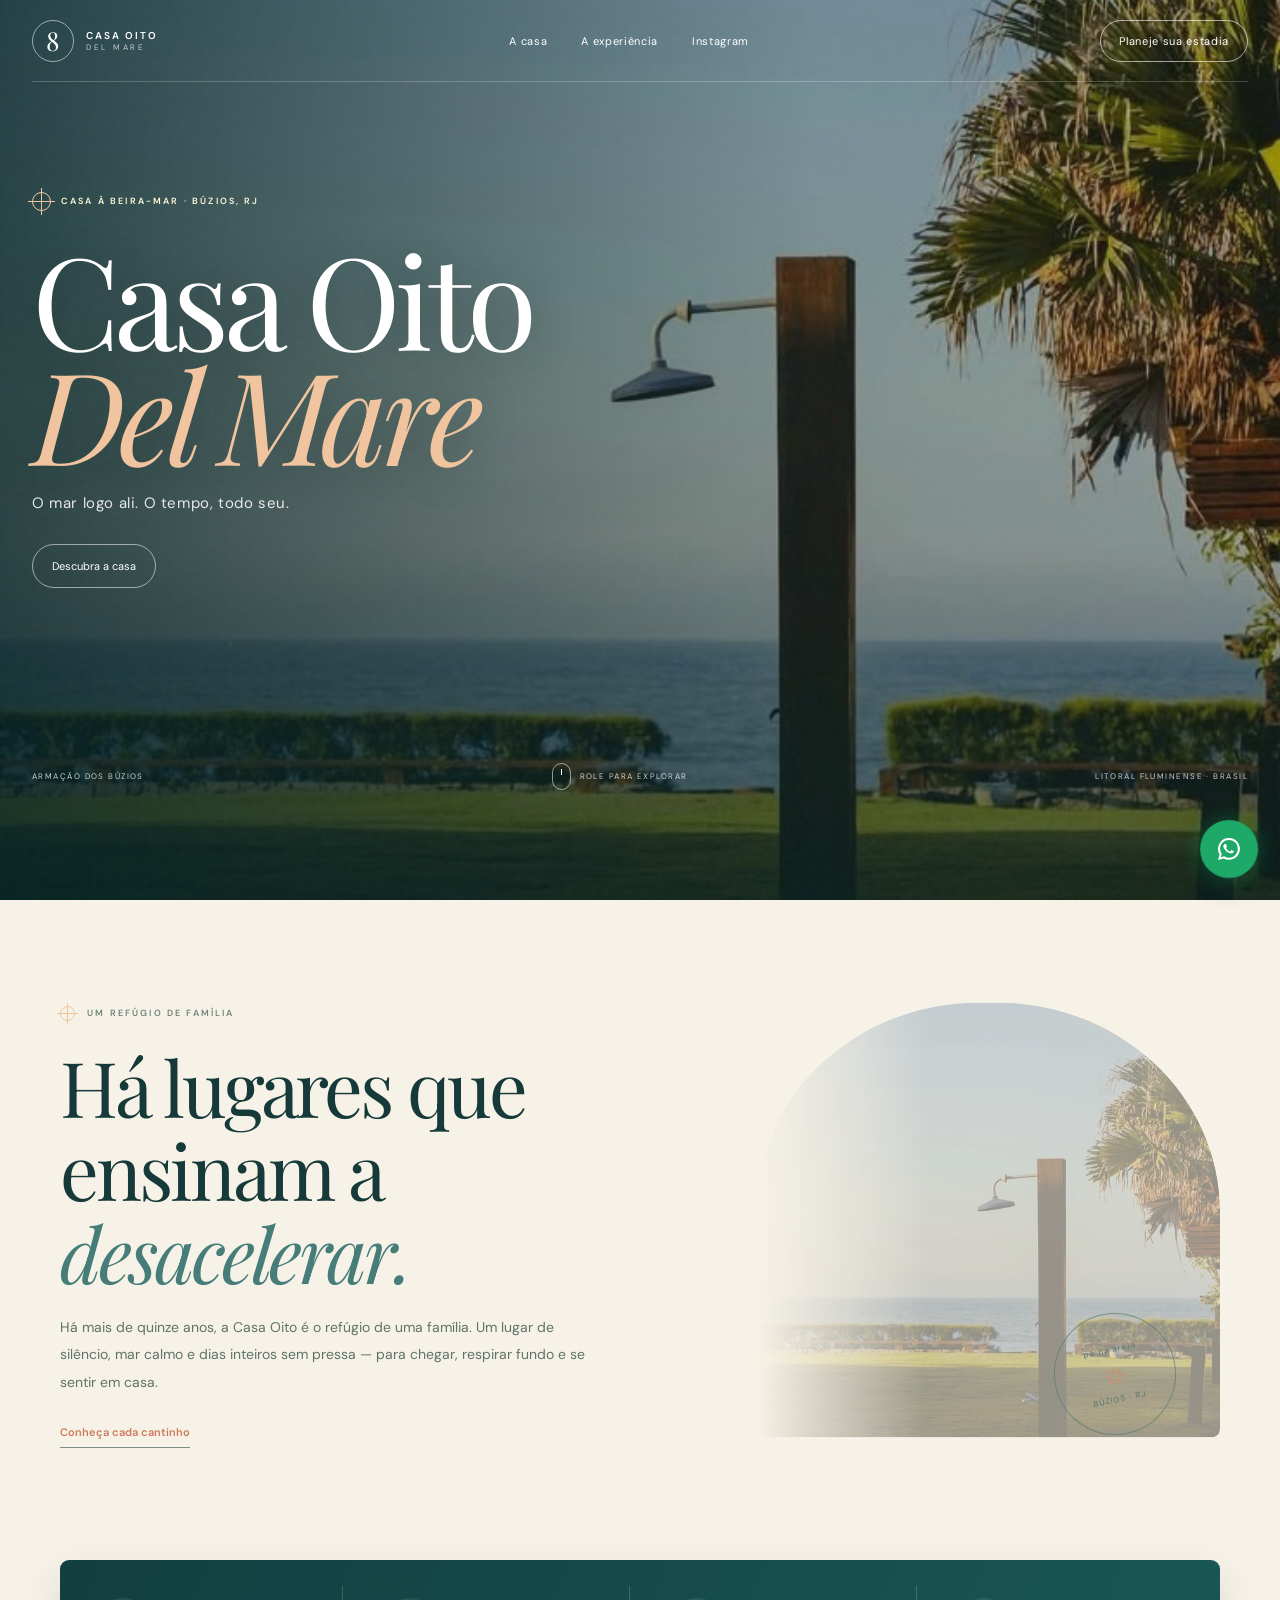
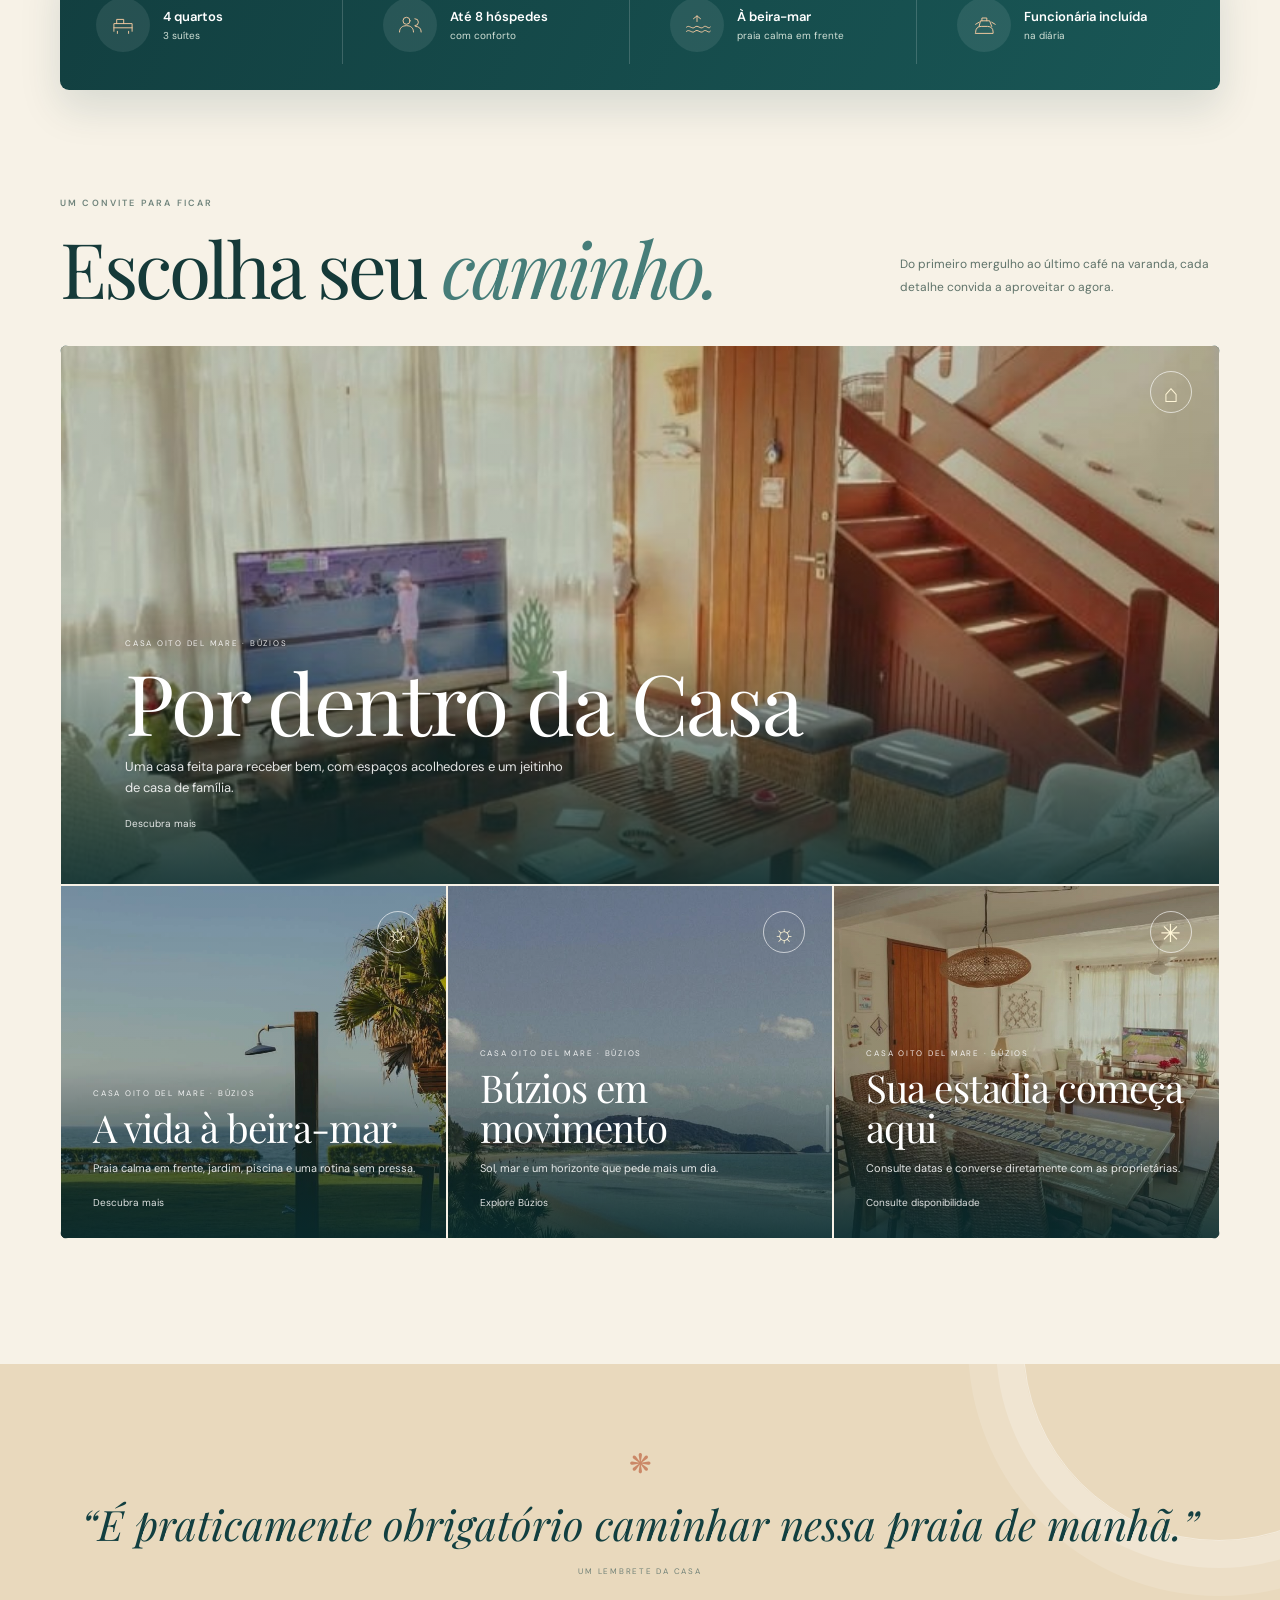
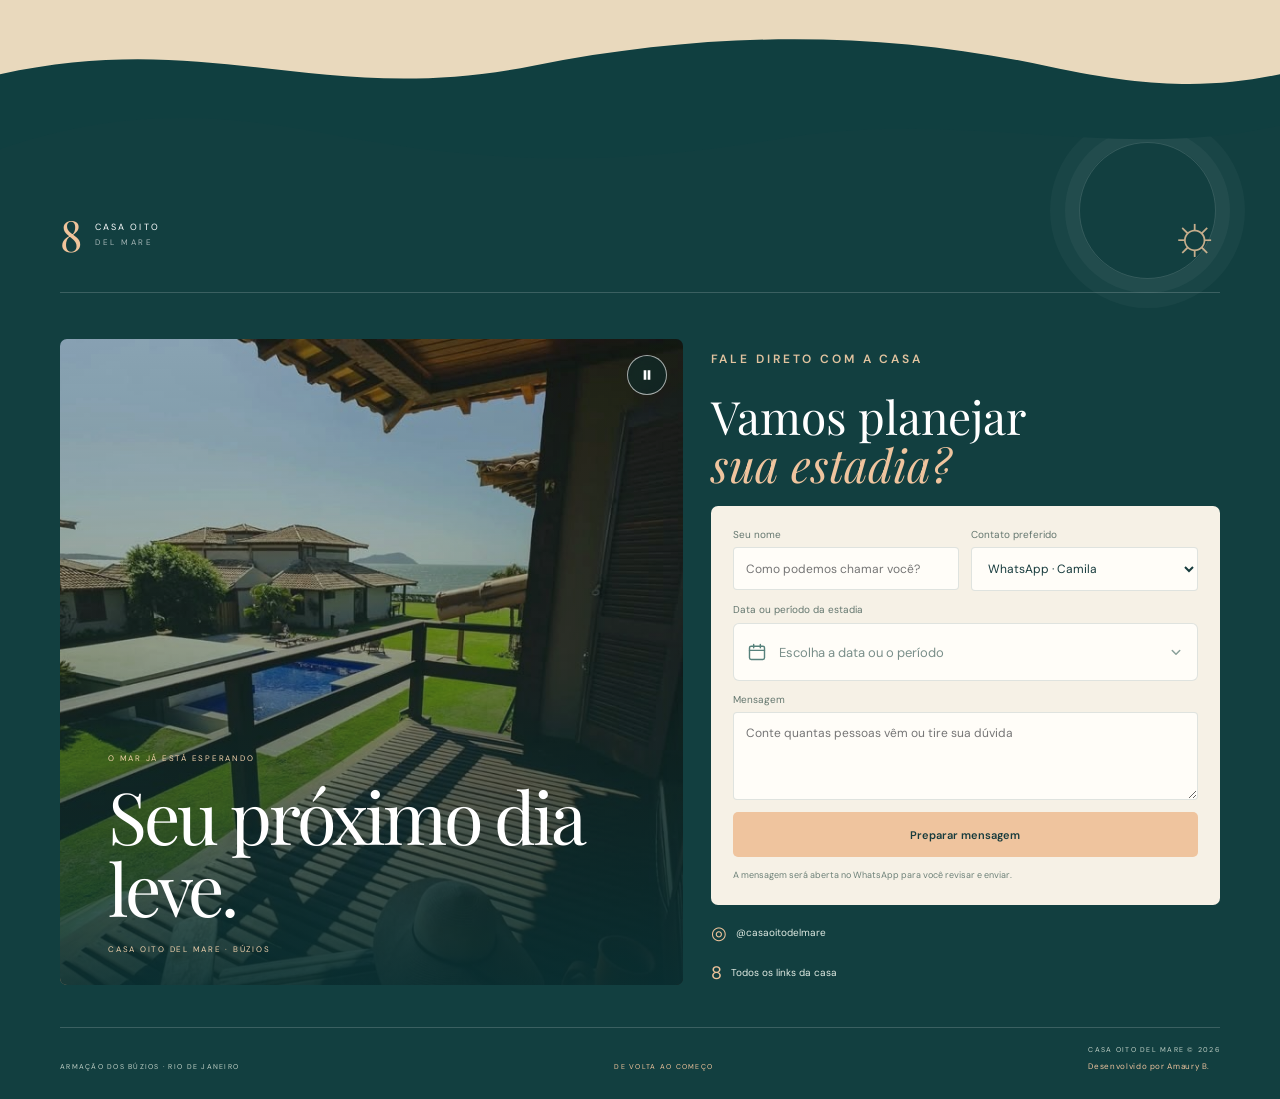
==== commit b8ec7ba6: "agora esta quase perfeito" ====
--- a/index.html
+++ b/index.html
@@ -17,8 +17,10 @@
   <meta name="twitter:image" content="./assets/gallery/detalhe-11.jpg">
   <link rel="icon" href="./assets/gallery/detalhe-11.jpg" type="image/jpeg">
   <link rel="preconnect" href="https://fonts.googleapis.com"><link rel="preconnect" href="https://fonts.gstatic.com" crossorigin>
+<link rel="preconnect" href="https://jkrexqaroxbcjvqiaggm.supabase.co" crossorigin>
   <link href="https://fonts.googleapis.com/css2?family=DM+Sans:wght@400;500;600;700&family=Playfair+Display:ital,wght@0,400;0,500;0,600;1,400;1,500&display=swap" rel="stylesheet">
-  <link rel="stylesheet" href="./css/style.css?v=20261002-1">
+  <link rel="stylesheet" href="./css/style.css?v=20261008-6">
+<link rel="stylesheet" href="./css/calendar.css?v=20261008-3">
 </head>
 <body>
       <nav class="site-nav" aria-label="Navegação principal">
@@ -28,10 +30,10 @@
     </nav>
   <header class="hero" id="top">
     <div class="hero-media is-carousel-loading" aria-hidden="true">
-      <img class="hero-image is-current" src="./assets/gallery/detalhe-03.jpg" alt="">
-      <img class="hero-image" src="./assets/gallery/detalhe-11.jpg" alt="">
-      <img class="hero-image" src="./assets/gallery/detalhe-13.jpg" alt="">
-      <img class="hero-image" src="./assets/gallery/casa-05.jpg" alt="">
+      <img class="hero-image is-current" src="./assets/gallery/detalhe-03.jpg" alt="" fetchpriority="high" decoding="async">
+      <img class="hero-image" src="./assets/gallery/detalhe-11.jpg" alt="" decoding="async">
+      <img class="hero-image" src="./assets/gallery/detalhe-13.jpg" alt="" decoding="async">
+      <img class="hero-image" src="./assets/gallery/casa-05.jpg" alt="" decoding="async">
     </div>
     <div class="hero-tint"></div><div class="hero-grain"></div>
 
@@ -80,15 +82,15 @@
     <svg class="footer-wave" viewBox="0 0 1440 120" preserveAspectRatio="none" aria-hidden="true"><path d="M0,82 C180,18 360,112 560,60 C760,10 900,18 1080,70 C1240,116 1340,92 1440,42 L1440,120 L0,120 Z"/></svg>
     <div class="footer-top"><div class="footer-brand"><span class="footer-mark">8</span><span>CASA OITO<small>DEL MARE</small></span></div><span class="footer-sun" aria-hidden="true">☼</span></div>
     <div class="footer-main">
-      <div class="footer-showcase"><video id="footerVideo" poster="./assets/gallery/detalhe-11.jpg" autoplay muted loop playsinline webkit-playsinline preload="none" aria-label="Búzios em movimento"><source data-src="./assets/videos/buzios-footer-loop.mp4" type="video/mp4">Seu navegador não conseguiu reproduzir este vídeo.</video><img id="footerVideoGif" class="footer-showcase-gif" src="./assets/gif/buzios-footer-loop-mobile.gif" alt="Búzios em movimento" aria-hidden="true"><button class="footer-video-toggle" id="footerVideoToggle" type="button" aria-label="Pausar vídeo" aria-pressed="true"><svg class="icon-play" viewBox="0 0 24 24" aria-hidden="true"><path d="M7 4.8v14.4L19 12z"/></svg><svg class="icon-pause" viewBox="0 0 24 24" aria-hidden="true"><path d="M7 5h4v14H7zm6 0h4v14h-4z"/></svg></button><div class="footer-showcase-shade"></div><div class="footer-showcase-caption"><span data-copy="footer_eyebrow">O MAR JÁ ESTÁ ESPERANDO</span><h2 data-copy="footer_title">Seu próximo dia leve.</h2><small>CASA OITO DEL MARE · BÚZIOS</small></div></div>
-      <div class="footer-contact"><p class="eyebrow">FALE DIRETO COM A CASA</p><h3>Vamos planejar<br><em>sua estadia?</em></h3><form class="quick-contact" id="quickContact"><label>Seu nome<input name="name" required maxlength="80" placeholder="Como podemos chamar você?"></label><label>Contato preferido<select name="contact"><option value="camila">WhatsApp · Camila</option><option value="monica">WhatsApp · Mônica</option></select></label><fieldset class="stay-dates"><legend>Datas da estadia</legend><div class="stay-date-fields"><label><span>Entrada</span><span class="date-input-wrap"><svg viewBox="0 0 24 24" aria-hidden="true"><rect x="3" y="5" width="18" height="16" rx="2"></rect><path d="M16 3v4M8 3v4M3 10h18"></path></svg><input name="checkin" type="date" aria-label="Data de entrada"></span></label><label><span>Saída</span><span class="date-input-wrap"><svg viewBox="0 0 24 24" aria-hidden="true"><rect x="3" y="5" width="18" height="16" rx="2"></rect><path d="M16 3v4M8 3v4M3 10h18"></path></svg><input name="checkout" type="date" aria-label="Data de saída"></span></label></div></fieldset><label class="message-field">Mensagem<textarea name="message" required maxlength="800" placeholder="Conte quantas pessoas vêm ou tire sua dúvida"></textarea></label><button type="submit">Preparar mensagem</button><small>A mensagem será aberta no WhatsApp para você revisar e enviar.</small></form><a class="footer-social" href="https://www.instagram.com/casaoitodelmare/" target="_blank" rel="noopener"><span>◎</span> @casaoitodelmare</a><a class="footer-social" href="./links.html"><span>8</span> Todos os links da casa</a></div>
+      <div class="footer-showcase"><video id="footerVideo" poster="./assets/gallery/detalhe-11.jpg" autoplay muted loop playsinline webkit-playsinline preload="none" aria-label="Búzios em movimento"><source data-src="./assets/videos/buzios-footer-loop.mp4" data-src-mobile="./assets/videos/buzios-footer-loop-mobile.mp4" type="video/mp4">Seu navegador não conseguiu reproduzir este vídeo.</video><img id="footerVideoGif" class="footer-showcase-gif" src="[data-uri]" data-src="./assets/gif/buzios-footer-loop-mobile.webp" alt="Búzios em movimento" aria-hidden="true"><button class="footer-video-toggle" id="footerVideoToggle" type="button" aria-label="Pausar vídeo" aria-pressed="true"><svg class="icon-play" viewBox="0 0 24 24" aria-hidden="true"><path d="M7 4.8v14.4L19 12z"/></svg><svg class="icon-pause" viewBox="0 0 24 24" aria-hidden="true"><path d="M7 5h4v14H7zm6 0h4v14h-4z"/></svg></button><div class="footer-showcase-shade"></div><div class="footer-showcase-caption"><span data-copy="footer_eyebrow">O MAR JÁ ESTÁ ESPERANDO</span><h2 data-copy="footer_title">Seu próximo dia leve.</h2><small>CASA OITO DEL MARE · BÚZIOS</small></div></div>
+      <div class="footer-contact"><p class="eyebrow">FALE DIRETO COM A CASA</p><h3>Vamos planejar<br><em>sua estadia?</em></h3><form class="quick-contact" id="quickContact"><label>Seu nome<input name="name" required maxlength="80" placeholder="Como podemos chamar você?"></label><label>Contato preferido<select name="contact"><option value="camila">WhatsApp · Camila</option><option value="monica">WhatsApp · Mônica</option></select></label><fieldset class="stay-dates"><legend>Data ou período da estadia</legend><div class="stay-date-fields"><button type="button" class="stay-date-bar" id="stayDateBar" aria-haspopup="dialog" aria-label="Escolher a data ou o período da estadia"><svg viewBox="0 0 24 24" aria-hidden="true"><rect x="3" y="5" width="18" height="16" rx="2"></rect><path d="M16 3v4M8 3v4M3 10h18"></path></svg><span class="stay-date-bar-body" id="stayDateBody"><span class="stay-date-placeholder">Escolha a data ou o período</span></span><svg class="stay-date-chevron" viewBox="0 0 24 24" aria-hidden="true"><path d="M7 10l5 5 5-5"></path></svg></button><input type="hidden" name="checkin" aria-label="Data de entrada"><input type="hidden" name="checkout" aria-label="Data de saída"></div></fieldset><label class="message-field">Mensagem<textarea name="message" required maxlength="800" placeholder="Conte quantas pessoas vêm ou tire sua dúvida"></textarea></label><button type="submit">Preparar mensagem</button><small>A mensagem será aberta no WhatsApp para você revisar e enviar.</small></form><a class="footer-social" href="https://www.instagram.com/casaoitodelmare/" target="_blank" rel="noopener"><span>◎</span> @casaoitodelmare</a><a class="footer-social" href="./links.html"><span>8</span> Todos os links da casa</a></div>
     </div><div class="footer-bottom"><span>ARMAÇÃO DOS BÚZIOS · RIO DE JANEIRO</span><a href="#top">DE VOLTA AO COMEÇO</a><span>CASA OITO DEL MARE © <span id="year"></span><small class="credit">Desenvolvido por Amaury B.</small></span></div>
   </footer>
 
   <div id="drawer" class="drawer" aria-hidden="true"><div class="drawer-top"><button id="back" aria-label="Fechar painel"><span aria-hidden="true">×</span><span>VOLTAR</span></button><a class="brand compact" href="#top"><span class="brand-mark">8</span><span class="brand-name">CASA OITO<small>DEL MARE</small></span></a><a class="drawer-contact" href="https://wa.me/5521986357913?text=Ol%C3%A1%2C%20Camila!%20Gostaria%20de%20falar%20sobre%20a%20Casa%20Oito%20Del%20Mare." target="_blank" rel="noopener">CONTATO</a></div><div id="page"></div></div>
   <div class="lightbox" id="lightbox" aria-hidden="true"><button class="lightbox-close" aria-label="Fechar">×</button><button class="lightbox-prev" aria-label="Foto anterior">Anterior</button><figure><img alt=""><figcaption></figcaption></figure><button class="lightbox-next" aria-label="Próxima foto">Próxima</button></div>
   <a class="whatsapp-float" href="https://wa.me/5521986362770?text=Ol%C3%A1%2C%20M%C3%B4nica!%20Encontrei%20a%20Casa%20Oito%20Del%20Mare%20e%20gostaria%20de%20consultar%20a%20disponibilidade%20e%20os%20valores%20para%20uma%20estadia.%20Pode%20me%20ajudar%3F" target="_blank" rel="noopener" aria-label="Fale com a Mônica pelo WhatsApp sobre alugar a Casa Oito Del Mare"><svg viewBox="0 0 32 32" aria-hidden="true"><path d="M16 3.3A12.5 12.5 0 0 0 5.2 22.1L3.5 28.5l6.5-1.7A12.5 12.5 0 1 0 16 3.3Zm0 22.6a10 10 0 0 1-5.1-1.4l-.4-.2-3.8 1 1-3.7-.3-.4A10.1 10.1 0 1 1 16 25.9Zm5.5-7.6c-.3-.2-1.8-.9-2.1-1s-.5-.2-.7.2-.8 1-1 1.2-.4.2-.7.1a8.3 8.3 0 0 1-2.5-1.5 9.2 9.2 0 0 1-1.7-2.1c-.2-.3 0-.5.1-.6l.5-.6.3-.5v-.5c-.1-.2-.7-1.7-1-2.3-.2-.5-.5-.5-.7-.5h-.6c-.2 0-.5.1-.8.4s-1 1-1 2.4 1 2.7 1.2 2.9c.1.2 2 3.1 4.8 4.3.7.3 1.3.5 1.7.6.7.2 1.4.2 1.9.1.6-.1 1.8-.7 2.1-1.4.3-.6.3-1.2.2-1.3s-.3-.2-.6-.4Z"/></svg></a>
-  <script type="module" src="./js/app.js?v=20261002-1"></script>
+  <script type="module" src="./js/app.js?v=20261008-5"></script>
 </body>
 </html>
 
--- a/css/style.css
+++ b/css/style.css
@@ -149,12 +149,12 @@
 #homeCards > .card{opacity:1;transform:none;}
 #homeCards > .card.reveal{opacity:1;transform:none;}
 
-/* Mobile: o rodapé usa GIF real para comportamento de autoplay/loop sem depender do motor de vídeo do Safari. */
+/* Mobile: vídeo leve (30 fps) por padrão; se o autoplay for bloqueado (ex.: Modo de Pouca Energia do iPhone), entra uma imagem animada WebP. */
 .footer-showcase-gif{display:none;position:absolute;inset:0;width:100%;height:100%;object-fit:cover;object-position:center 48%;opacity:.9}
 @media(max-width:700px){
-  .footer-showcase video{display:none}
-  .footer-showcase-gif{display:block}
   .footer-video-toggle{display:none}
+  .footer-showcase.is-image-fallback video{display:none}
+  .footer-showcase.is-image-fallback .footer-showcase-gif{display:block}
 }
 
 /* FINAL POLISH: lightbox must always sit above the drawer/modal */
@@ -175,3 +175,73 @@
   .footer-contact .stay-date-fields>label>span:first-child{font-size:10px;line-height:1.2;}
   .footer-contact .stay-date-fields{align-items:start;}
 }
+
+/* ---- Otimizações para celular ---- */
+a,button,[role="button"],label,summary{touch-action:manipulation;-webkit-tap-highlight-color:transparent}
+@media(max-width:800px){
+  .site-nav.scrolled,.drawer-top,.footer-video-toggle,.video-play-prompt{-webkit-backdrop-filter:none!important;backdrop-filter:none!important}
+}
+
+/* ---- Seletor de datas da home (Entrada / Saída) ---- */
+.quick-contact:not(.native-dates) .date-input-wrap{cursor:pointer}
+.quick-contact:not(.native-dates) .date-input-wrap input[type=date]{pointer-events:none;-webkit-user-select:none;user-select:none}
+.stay-picker{width:min(94vw,430px);max-width:430px;max-height:94vh;max-height:94dvh;padding:0;border:0;border-radius:28px;background:#f8f4ea;color:#173b3d;overflow:auto;box-shadow:0 36px 90px rgba(6,24,25,.45)}
+.stay-picker[open]{animation:stayPickerIn .4s cubic-bezier(.2,.8,.2,1) both}
+.stay-picker::backdrop{background:rgba(8,32,33,.64)}
+@keyframes stayPickerIn{from{opacity:0;transform:translateY(14px) scale(.985)}to{opacity:1;transform:none}}
+.stay-picker .stay-dialog-inner{position:relative;padding:28px 22px 20px}
+.stay-picker-close{position:absolute;top:14px;right:14px;display:grid;place-items:center;width:40px;height:40px;padding:0;border:1px solid rgba(23,59,61,.13);border-radius:50%;background:#fffdfa;color:#173b3d;font:300 26px/1 var(--sans);cursor:pointer}
+.stay-picker-eyebrow{margin:0 0 6px;color:#a68668;font:800 9.5px/1 var(--sans);letter-spacing:.26em}
+.stay-picker-title{margin:0 46px 8px 0;color:#173b3d;font:400 30px/1.05 var(--serif)}
+.stay-picker-summary{margin:0 0 16px;min-height:18px;color:#62746c;font:500 12.5px/1.4 var(--sans)}
+.stay-picker-actions{display:flex;gap:10px;margin-top:16px}
+.stay-picker-actions button{flex:1 1 0;min-height:50px;border-radius:15px;font:700 13.5px/1 var(--sans);cursor:pointer}
+.stay-picker-clear{border:1px solid rgba(23,59,61,.17);background:transparent;color:#43584f}
+.stay-picker-confirm{flex-grow:1.6!important;border:0;background:linear-gradient(135deg,#c9965f,#e5b983);color:#173b3d;box-shadow:0 12px 26px rgba(192,138,88,.32)}
+.stay-picker-confirm:disabled{opacity:.45;box-shadow:none;cursor:not-allowed}
+.stay-picker button:focus-visible{outline:3px solid rgba(47,111,104,.35);outline-offset:2px}
+body:has(.stay-picker[open]){overflow:hidden}
+@media(max-width:520px){
+  .stay-picker{width:100%;max-width:none;margin:auto 0 0;border-radius:28px 28px 0 0}
+  .stay-picker[open]{animation:staySheetIn .38s cubic-bezier(.2,.8,.2,1) both}
+  .stay-picker .stay-dialog-inner{padding:26px 18px calc(16px + env(safe-area-inset-bottom,0px))}
+  .stay-picker-title{font-size:27px}
+  .stay-picker::backdrop{-webkit-backdrop-filter:none;backdrop-filter:none}
+}
+@keyframes staySheetIn{from{opacity:.5;transform:translateY(40px)}to{opacity:1;transform:none}}
+
+/* ---- Botão do WhatsApp: pulsante (anéis que se expandem + respiração + balanço periódico do ícone) ---- */
+.whatsapp-float{isolation:isolate;background:#1fa968;box-shadow:0 8px 26px #0a352c45,0 0 24px #25d36650;animation:waBreath 2.4s ease-in-out infinite;will-change:transform}
+.whatsapp-float::before,.whatsapp-float::after{content:"";position:absolute;inset:0;z-index:-1;border-radius:inherit;background:#25d366;opacity:0;pointer-events:none;animation:waRing 2.4s cubic-bezier(.2,.6,.3,1) infinite;will-change:transform,opacity}
+.whatsapp-float::after{animation-delay:1.2s}
+.whatsapp-float svg{transform-origin:50% 62%;animation:waWiggle 6s ease-in-out infinite}
+.whatsapp-float:hover{translate:0 -3px;transform:none}
+@keyframes waBreath{0%,100%{transform:scale(1)}50%{transform:scale(1.08)}}
+@keyframes waRing{0%{transform:scale(1);opacity:.6}70%,100%{transform:scale(2);opacity:0}}
+@keyframes waWiggle{0%,84%,100%{transform:rotate(0)}86%{transform:rotate(-16deg)}88%{transform:rotate(14deg)}90%{transform:rotate(-10deg)}92%{transform:rotate(7deg)}94%{transform:rotate(-3deg)}96%{transform:rotate(0)}}
+@media(prefers-reduced-motion:reduce){.whatsapp-float,.whatsapp-float svg{animation:none}.whatsapp-float::before,.whatsapp-float::after{animation:none;display:none}}
+
+/* ---- Barra única de data/período (abre o calendário) ---- */
+.stay-date-fields .stay-date-bar{grid-column:1/-1;display:flex;align-items:center;gap:12px;width:100%;min-width:0;min-height:58px;padding:9px 12px 9px 13px;border:1px solid #123f4022;border-radius:6px;background:#fffdf8;color:#173b3d;font:12px var(--sans);text-align:left;cursor:pointer;touch-action:manipulation;-webkit-tap-highlight-color:transparent;transition:border-color .2s,box-shadow .2s,background .2s}
+.stay-date-bar:hover{border-color:#49817a77}
+.stay-date-bar:focus-visible{outline:0;border-color:#49817a;box-shadow:0 0 0 3px #49817a26}
+.stay-date-bar.has-value{border-color:#49817a;background:#fff}
+.stay-date-bar>svg:first-child{flex:none;width:20px;height:20px;fill:none;stroke:#56817b;stroke-width:1.7;stroke-linecap:round;stroke-linejoin:round}
+.stay-date-bar-body{flex:1 1 auto;min-width:0;display:flex;align-items:center;gap:12px}
+.stay-date-placeholder{color:#7a8f8a;font-size:13px}
+.stay-date-seg{display:grid;gap:4px;min-width:0}
+.stay-date-seg small{color:#8b958f;font:800 8.5px/1 var(--sans);letter-spacing:.18em;text-transform:uppercase}
+.stay-date-seg b{color:#173b3d;font:700 14.5px/1.1 var(--sans);white-space:nowrap}
+.stay-date-arrow{flex:1 1 auto;min-width:36px;display:grid;justify-items:center;gap:4px}
+.stay-date-arrow svg{width:22px;height:14px;fill:none;stroke:#56817b;stroke-width:1.8;stroke-linecap:round;stroke-linejoin:round}
+.stay-date-arrow small{color:#7a8f8a;font:600 9.5px/1 var(--sans);white-space:nowrap}
+.stay-date-chevron{flex:none;width:18px;height:18px;fill:none;stroke:#8aa09a;stroke-width:2;stroke-linecap:round;stroke-linejoin:round}
+.quick-contact.native-dates .stay-date-bar{display:none}
+.quick-contact.native-dates .stay-date-fields input[type=date]{display:block;height:46px;color-scheme:light}
+@media(max-width:380px){
+  .stay-date-fields .stay-date-bar{gap:9px;padding-inline:10px}
+  .stay-date-bar-body{gap:7px}
+  .stay-date-seg b{font-size:13px}
+  .stay-date-arrow{min-width:30px}
+  .stay-date-bar.has-value .stay-date-chevron{display:none}
+}
--- a/css/calendar.css
+++ b/css/calendar.css
@@ -0,0 +1,288 @@
+/* ==========================================================================
+   Calendário único — Casa Oito Del Mare
+   Mesma aparência em: Admin > Reservas (calendário principal), Admin > Editar
+   reserva > Alterar período (seletor) e página de links > Consulte sua estadia.
+   O painel usa .reservation-*; a página de links usa .calendar-*. Os dois
+   nomes compartilham as regras abaixo, então qualquer ajuste visual é feito
+   somente aqui. Carregue DEPOIS de admin.css / links.css.
+   ========================================================================== */
+
+:is(.reservation-calendar-section, .reservation-date-picker, .stay-dialog-inner) {
+  --cal-ink: #173b3d;
+  --cal-muted: #8b958f;
+  --cal-tile: #fff;
+  --cal-tile-hover: #eaf1ec;
+  --cal-ring: rgba(23, 59, 61, .06);
+  --cal-select: #39756e;
+  --cal-select-bg: #d3e6dc;
+  --cal-range-bg: #e4eee8;
+  --cal-reserved-bg: #ebc4bf;  --cal-reserved-ink: #6c2a29;  --cal-reserved-dot: #b8605a;
+  --cal-pre-bg: #f3dcb2;       --cal-pre-ink: #67430f;       --cal-pre-dot: #d8a15f;
+  --cal-blocked-bg: #d5d8d5;   --cal-blocked-ink: #3d4543;   --cal-blocked-dot: #6a7371;
+  --cal-holiday: #b66d59;      --cal-holiday-rj: #7a699a;
+  --cal-cell: 44px;
+  --cal-gap: 5px;
+  --cal-radius: 11px;
+  --cal-serif: 'Cormorant Garamond', Georgia, serif;
+  --cal-sans: 'DM Sans', system-ui, Arial, sans-serif;
+  --cal-month-size: 24px;
+  --cal-month-weight: 600;
+}
+.stay-dialog-inner {
+  --cal-serif: var(--serif, 'Playfair Display', Georgia, serif);
+  --cal-sans: var(--sans, 'DM Sans', Arial, sans-serif);
+  --cal-month-size: 21px;
+  --cal-month-weight: 500;
+}
+
+/* ---- Superfície do calendário principal do painel (mesma cor do seletor) ---- */
+.reservation-calendar-section {
+  background: #fbfaf5;
+  touch-action: pan-y;
+  overscroll-behavior-x: contain;
+}
+@media (min-width: 701px) {
+  /* Em telas largas a grade não vira um tabuleiro enorme: mesma largura confortável do seletor. */
+  .reservation-calendar-section > :is(.reservation-toolbar, .reservation-week, .reservation-grid, .reservation-holiday-info, .cal-legend, .cal-legend-foot, .reservation-register-button, .reservation-range-error) {
+    max-width: 460px;
+    margin-left: auto;
+    margin-right: auto;
+  }
+  .reservation-calendar-section > .reservation-register-button { margin-top: 16px; }
+}
+
+/* ---- Navegação do mês ---- */
+:is(.reservation-toolbar, .calendar-head) {
+  display: grid;
+  grid-template-columns: 42px minmax(0, 1fr) 42px;
+  align-items: center;
+  gap: 10px;
+  margin: 0 0 12px;
+}
+:is(.reservation-toolbar, .calendar-head) button {
+  display: grid;
+  place-items: center;
+  width: 42px;
+  height: 42px;
+  padding: 0 0 3px;
+  border: 0;
+  border-radius: 50%;
+  background: #edf2ec;
+  color: var(--cal-ink, #173b3d);
+  font: 400 26px/1 var(--cal-sans, system-ui);
+  cursor: pointer;
+  touch-action: manipulation;
+  -webkit-tap-highlight-color: transparent;
+  transition: background .16s ease, transform .12s ease, opacity .16s ease;
+}
+:is(.reservation-toolbar, .calendar-head) button:hover:not(:disabled) { background: #dfeae4; }
+:is(.reservation-toolbar, .calendar-head) button:active:not(:disabled) { transform: scale(.93); }
+:is(.reservation-toolbar, .calendar-head) button:disabled { opacity: .32; cursor: not-allowed; }
+:is(.reservation-toolbar, .calendar-head) button:focus-visible { outline: 3px solid rgba(57, 117, 110, .35); outline-offset: 2px; }
+:is(.reservation-toolbar, .calendar-head) strong {
+  text-align: center;
+  color: var(--cal-ink, #173b3d);
+  font: var(--cal-month-weight, 600) var(--cal-month-size, 24px)/1.05 var(--cal-serif, Georgia, serif);
+  text-transform: none;
+  letter-spacing: 0;
+}
+
+/* ---- Dias da semana e grade ---- */
+:is(.reservation-week, .calendar-week),
+:is(.reservation-grid, .calendar-grid) {
+  display: grid;
+  grid-template-columns: repeat(7, minmax(0, 1fr));
+  gap: var(--cal-gap, 5px);
+}
+:is(.reservation-week, .calendar-week) { margin: 0 0 7px; }
+:is(.reservation-week, .calendar-week) span {
+  text-align: center;
+  color: var(--cal-muted, #8b958f);
+  font: 800 9px/1 var(--cal-sans, system-ui);
+  letter-spacing: .13em;
+}
+:is(.reservation-grid, .calendar-grid) {
+  position: relative;
+  z-index: 1;
+  grid-auto-rows: var(--cal-cell, 44px);
+  min-height: 0;
+  touch-action: none;
+  -webkit-user-select: none;
+  user-select: none;
+  -webkit-touch-callout: none;
+}
+
+/* ---- Dia ---- */
+:is(.reservation-day, .calendar-day) {
+  position: relative;
+  display: grid;
+  place-items: center;
+  box-sizing: border-box;
+  min-width: 0;
+  width: 100%;
+  height: 100%;
+  min-height: 0;
+  aspect-ratio: auto;
+  margin: 0;
+  padding: 0;
+  border: 0;
+  border-radius: var(--cal-radius, 11px);
+  background: var(--cal-tile, #fff);
+  color: var(--cal-ink, #173b3d);
+  box-shadow: inset 0 0 0 1px var(--cal-ring, rgba(23, 59, 61, .06));
+  font: 600 13px/1 var(--cal-sans, system-ui);
+  font-variant-numeric: tabular-nums;
+  cursor: pointer;
+  opacity: 1;
+  pointer-events: auto;
+  touch-action: none;
+  -webkit-user-select: none;
+  user-select: none;
+  -webkit-touch-callout: none;
+  -webkit-tap-highlight-color: transparent;
+  transition: background .16s ease, box-shadow .16s ease, transform .16s ease, color .16s ease;
+}
+:is(.reservation-day, .calendar-day) > span { pointer-events: none; }
+:is(.reservation-day, .calendar-day) > i { display: none; }
+:is(.reservation-day, .calendar-day):focus-visible { outline: 3px solid rgba(57, 117, 110, .4); outline-offset: 1px; z-index: 2; }
+:is(.reservation-day, .calendar-day):is(.empty) {
+  background: transparent;
+  box-shadow: none;
+  cursor: default;
+  pointer-events: none;
+  height: 100%;
+  aspect-ratio: auto;
+}
+@media (hover: hover) {
+  :is(.reservation-day, .calendar-day):not(.empty):not(:disabled):not(.is-past):not([aria-disabled="true"]):hover {
+    background: var(--cal-tile-hover, #eaf1ec);
+    transform: translateY(-1px);
+  }
+}
+
+/* ---- Estados: reservado · pré-reserva · bloqueado ---- */
+:is(.reservation-day.status-reserved, .calendar-day.is-reserved) { background: var(--cal-reserved-bg); color: var(--cal-reserved-ink); box-shadow: none; }
+:is(.reservation-day.status-pre, .calendar-day.is-pre)           { background: var(--cal-pre-bg);      color: var(--cal-pre-ink);      box-shadow: none; }
+:is(.reservation-day.status-blocked, .calendar-day.is-blocked)   { background: var(--cal-blocked-bg);  color: var(--cal-blocked-ink);  box-shadow: none; }
+@media (hover: hover) {
+  :is(.reservation-day.status-reserved, .calendar-day.is-reserved, .reservation-day.status-pre, .calendar-day.is-pre, .reservation-day.status-blocked, .calendar-day.is-blocked):not(.empty):hover { transform: none; filter: brightness(.97); }
+}
+
+/* ---- Passado e datas indisponíveis ---- */
+:is(.reservation-day, .calendar-day):is(.is-past) {
+  opacity: .4;
+  cursor: not-allowed;
+  pointer-events: none;
+  transform: none;
+  box-shadow: none;
+}
+:is(.reservation-day, .calendar-day):is(.is-past):is(.status-reserved, .status-pre, .status-blocked, .is-reserved, .is-pre, .is-blocked) {
+  background: var(--cal-tile, #fff);
+  color: var(--cal-ink, #173b3d);
+}
+.reservation-day.is-date-disabled:not(.is-past) { cursor: not-allowed; transform: none; pointer-events: none; }
+.reservation-day.is-date-disabled:not(.is-past):not(.status-reserved):not(.status-pre):not(.status-blocked) { opacity: .4; box-shadow: none; }
+.calendar-day[aria-disabled="true"]:not(.is-past) { cursor: not-allowed; transform: none; pointer-events: auto; }
+
+/* ---- Seleção: dia de entrada/saída (anel) e dias entre eles (tom suave) ---- */
+:is(.reservation-day.is-range, .calendar-day.is-range) {
+  background: var(--cal-range-bg);
+  color: var(--cal-ink, #173b3d);
+  box-shadow: none;
+}
+:is(.reservation-day.is-range-start, .reservation-day.is-range-end, .calendar-day.is-checkin, .calendar-day.is-checkout) {
+  background: var(--cal-select-bg);
+  color: var(--cal-ink, #173b3d);
+  box-shadow: inset 0 0 0 2px var(--cal-select);
+  font-weight: 700;
+  border-radius: var(--cal-radius, 11px);
+}
+
+/* ---- Feriados: pontinho no canto (nacional · estadual RJ) ---- */
+:is(.reservation-day, .calendar-day):is(.is-holiday)::before {
+  content: "";
+  position: absolute;
+  top: 6px;
+  right: 6px;
+  width: 5px;
+  height: 5px;
+  border-radius: 50%;
+  background: var(--cal-holiday, #b66d59);
+  box-shadow: 0 0 0 2px rgba(255, 255, 255, .8);
+  pointer-events: none;
+}
+:is(.reservation-day, .calendar-day):is(.is-holiday-rj)::before { background: var(--cal-holiday-rj, #7a699a); }
+:is(.reservation-day, .calendar-day):is(.is-holiday.status-reserved, .is-holiday.status-pre, .is-holiday.status-blocked, .is-holiday.is-reserved, .is-holiday.is-pre, .is-holiday.is-blocked)::before { box-shadow: 0 0 0 2px rgba(255, 255, 255, .55); }
+:is(.reservation-day, .calendar-day):is(.is-holiday.is-past)::before { opacity: .55; }
+:is(.reservation-day, .calendar-day)::after { content: none; }
+
+/* ---- Aviso do feriado ao tocar na data ---- */
+:is(.reservation-holiday-info, .calendar-holiday-info) {
+  display: flex;
+  align-items: center;
+  gap: 10px;
+  margin: 12px 0 0;
+  padding: 9px 12px;
+  border: 1px solid rgba(23, 59, 61, .1);
+  border-radius: 12px;
+  background: #f7f4ec;
+  box-shadow: none;
+  color: #35584e;
+  font: 500 11px/1.35 var(--cal-sans, system-ui);
+}
+:is(.reservation-holiday-info, .calendar-holiday-info)[hidden] { display: none; }
+:is(.reservation-holiday-info, .calendar-holiday-info) b { display: block; color: #173b3d; font-size: 11px; font-weight: 700; }
+:is(.reservation-holiday-info, .calendar-holiday-info) small { display: block; margin-top: 2px; color: #71817a; font-size: 10px; }
+:is(.reservation-holiday-info, .calendar-holiday-info) em { flex: none; display: inline-block; width: 8px; height: 8px; border-radius: 50%; background: #b66d59; }
+:is(.reservation-holiday-info, .calendar-holiday-info) em.rj { background: #7a699a; }
+:is(.reservation-holiday-info, .calendar-holiday-info) em.warn { background: #d49a3d; box-shadow: 0 0 0 3px rgba(212, 154, 61, .22); }
+
+/* ---- Legenda única ---- */
+.cal-legend {
+  display: flex;
+  flex-wrap: wrap;
+  justify-content: center;
+  gap: 8px 14px;
+  margin: 14px 0 0;
+  padding: 12px 0 0;
+  border-top: 1px solid rgba(23, 59, 61, .09);
+  color: #6f7d77;
+  font: 500 10px/1.2 var(--cal-sans, system-ui);
+}
+.cal-legend > span { display: inline-flex; align-items: center; gap: 6px; white-space: nowrap; }
+.cal-dot { flex: none; width: 9px; height: 9px; border-radius: 50%; background: #dfe4dc; box-shadow: inset 0 0 0 1px rgba(23, 59, 61, .12); }
+.cal-dot.is-pre { background: var(--cal-pre-dot, #d8a15f); box-shadow: none; }
+.cal-dot.is-reserved { background: var(--cal-reserved-dot, #b8605a); box-shadow: none; }
+.cal-dot.is-blocked { background: var(--cal-blocked-dot, #6a7371); box-shadow: none; }
+.cal-dot.is-holiday { background: var(--cal-holiday, #b66d59); box-shadow: none; }
+.cal-dot.is-holiday-rj { background: var(--cal-holiday-rj, #7a699a); box-shadow: none; }
+.cal-legend-foot { display: flex; justify-content: space-between; align-items: center; gap: 12px; margin-top: 10px; color: #8b958f; font: 500 10px/1.3 var(--cal-sans, system-ui); }
+.cal-legend-foot:only-child, .cal-legend-foot > span:only-child { margin-inline: auto; }
+.cal-legend-foot b { color: #173b3d; font-weight: 700; white-space: nowrap; }
+
+/* Respiro entre a legenda e o botão de WhatsApp da página de links */
+.cal-legend-foot + .calendar-whatsapp { margin-top: 16px; }
+
+/* ---- Telas estreitas ---- */
+@media (max-width: 700px) {
+  :is(.reservation-calendar-section, .reservation-date-picker, .stay-dialog-inner) {
+    --cal-cell: 42px;
+    --cal-gap: 4px;
+    --cal-radius: 10px;
+    --cal-month-size: 22px;
+  }
+  .stay-dialog-inner { --cal-month-size: 20px; }
+  :is(.reservation-toolbar, .calendar-head) { grid-template-columns: 40px minmax(0, 1fr) 40px; }
+  :is(.reservation-toolbar, .calendar-head) button { width: 40px; height: 40px; }
+}
+@media (max-width: 480px) {
+  .cal-legend { display: grid; grid-template-columns: repeat(3, max-content); justify-content: space-between; gap: 9px 8px; }
+}
+@media (max-width: 360px) {
+  :is(.reservation-calendar-section, .reservation-date-picker, .stay-dialog-inner) { --cal-cell: 38px; --cal-gap: 3px; }
+  :is(.reservation-week, .calendar-week) span { font-size: 8px; letter-spacing: .08em; }
+  .cal-legend { font-size: 9.5px; }
+}
+@media (prefers-reduced-motion: reduce) {
+  :is(.reservation-day, .calendar-day), :is(.reservation-toolbar, .calendar-head) button { transition: none; }
+}
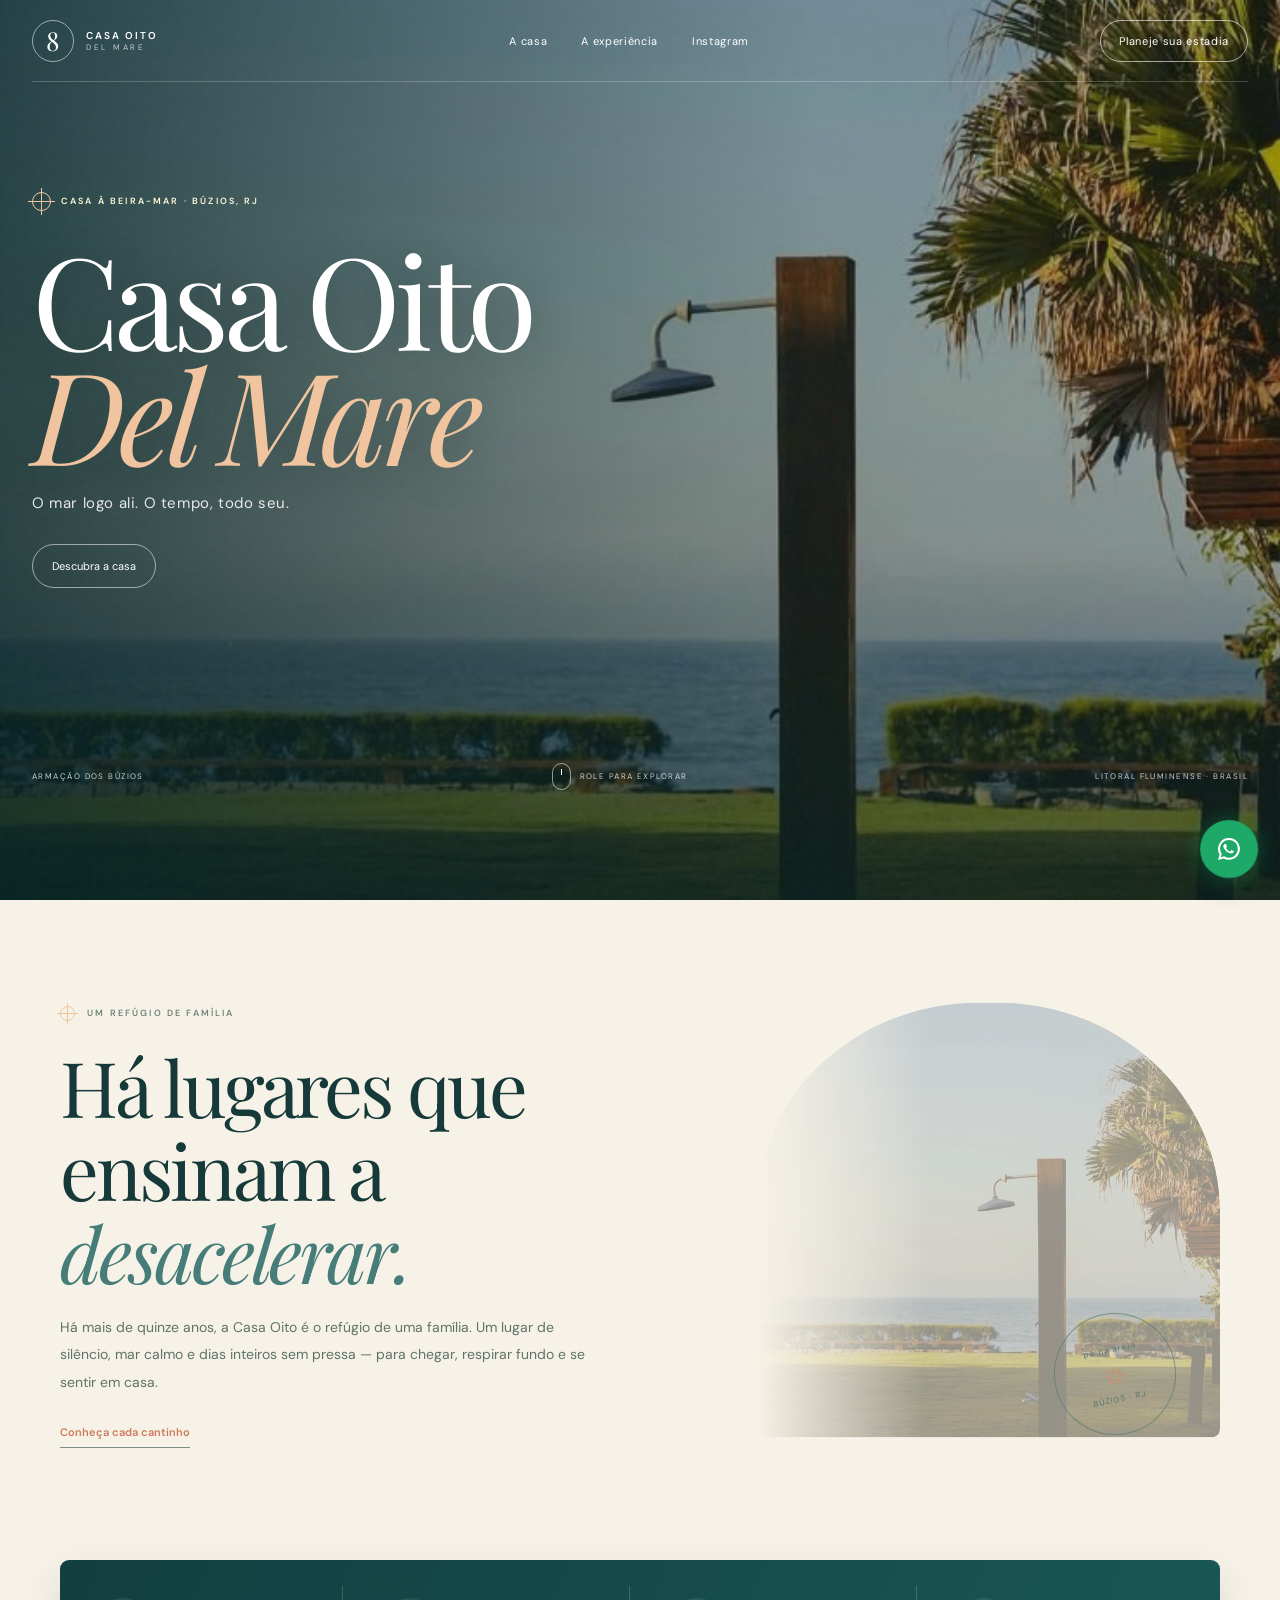
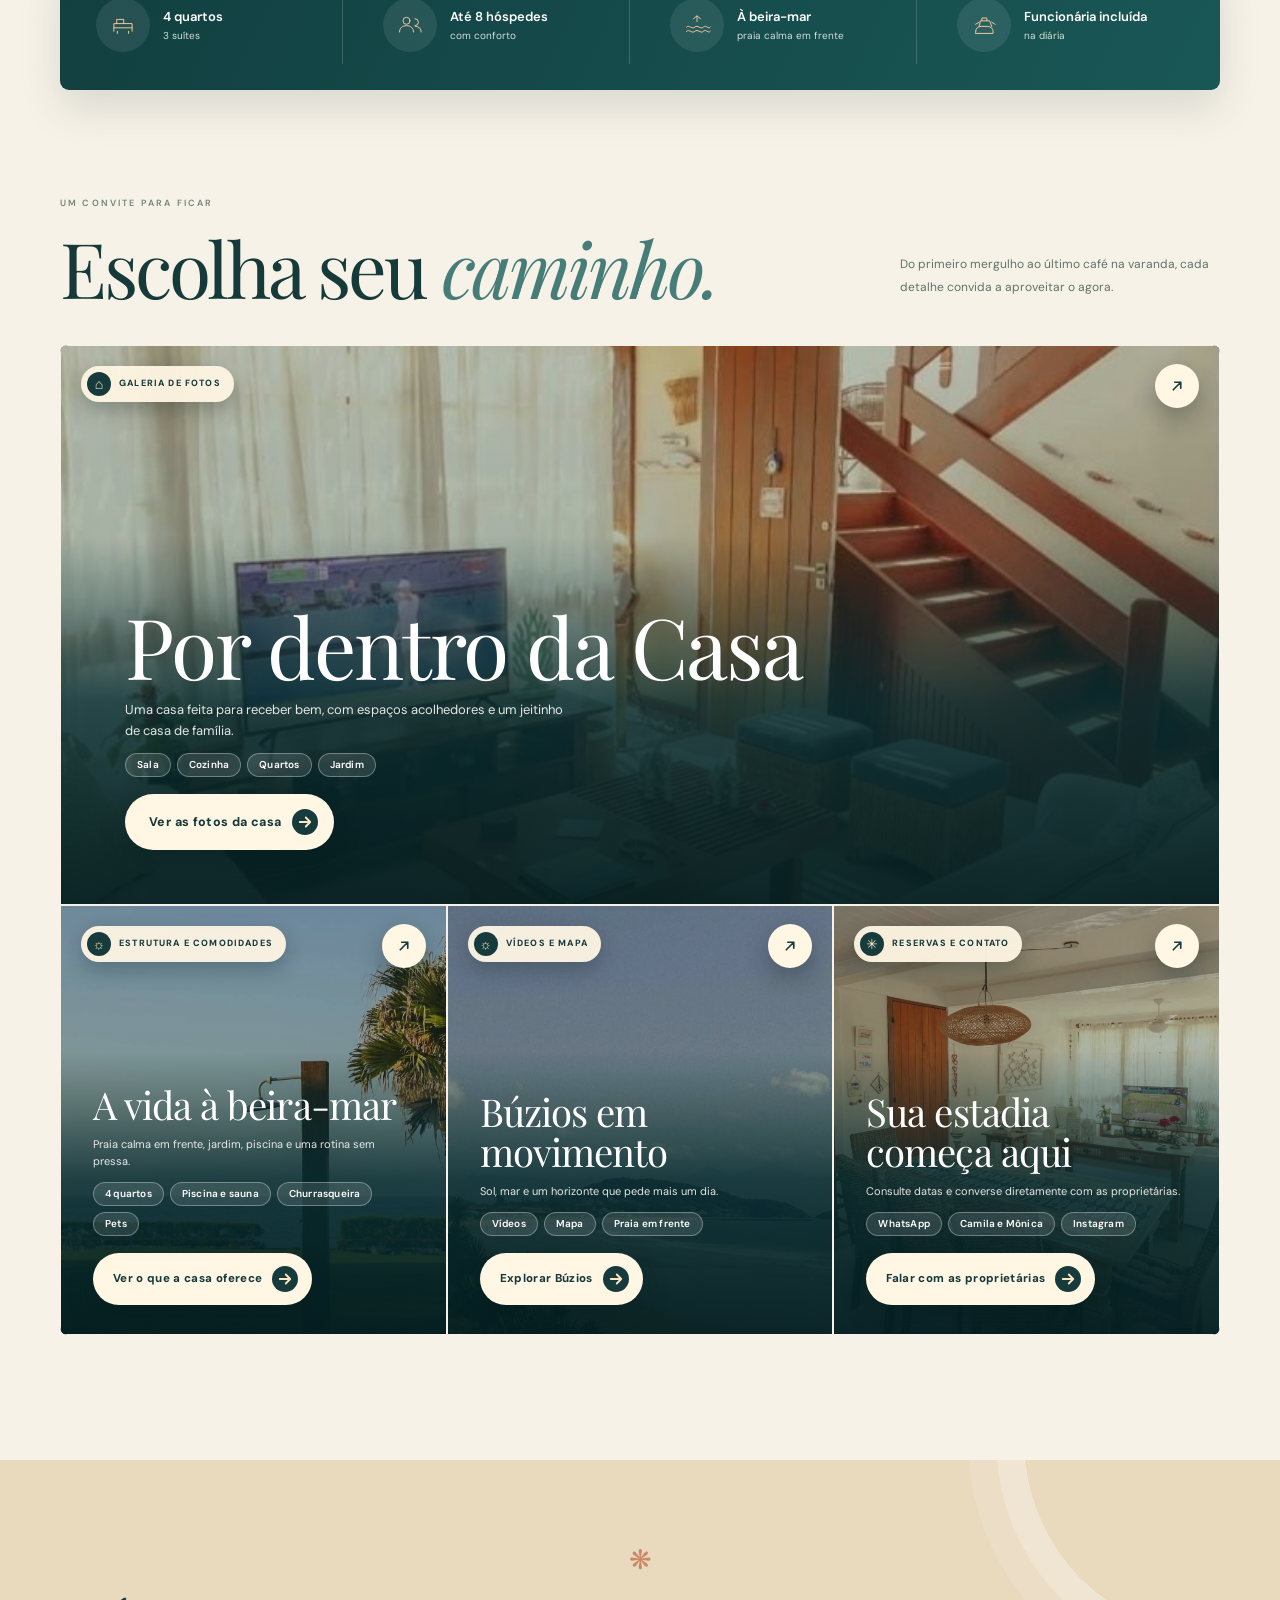
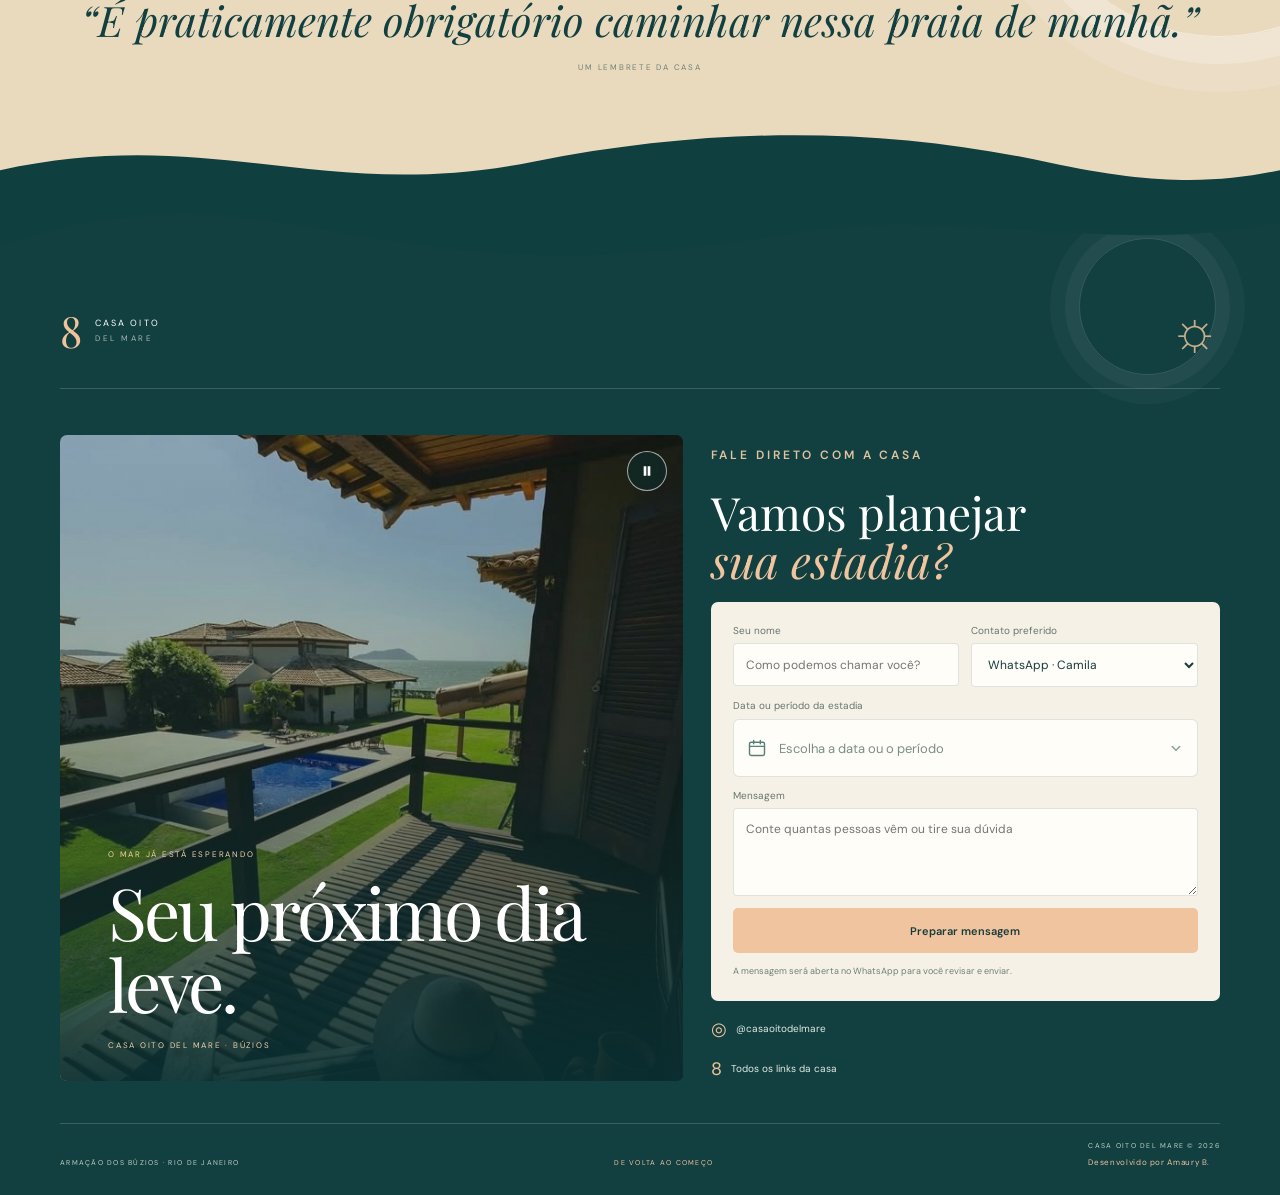
==== commit 6440b0fd: "agora esta quase perfeito" ====
--- a/index.html
+++ b/index.html
@@ -19,7 +19,7 @@
   <link rel="preconnect" href="https://fonts.googleapis.com"><link rel="preconnect" href="https://fonts.gstatic.com" crossorigin>
 <link rel="preconnect" href="https://jkrexqaroxbcjvqiaggm.supabase.co" crossorigin>
   <link href="https://fonts.googleapis.com/css2?family=DM+Sans:wght@400;500;600;700&family=Playfair+Display:ital,wght@0,400;0,500;0,600;1,400;1,500&display=swap" rel="stylesheet">
-  <link rel="stylesheet" href="./css/style.css?v=20261008-6">
+  <link rel="stylesheet" href="./css/style.css?v=20261008-8">
 <link rel="stylesheet" href="./css/calendar.css?v=20261008-3">
 </head>
 <body>
@@ -68,10 +68,10 @@
     <section class="discover section-wrap" id="cards">
       <div class="section-heading reveal"><div><span class="eyebrow dark-eyebrow">UM CONVITE PARA FICAR</span><h2>Escolha seu <em>caminho.</em></h2></div><p>Do primeiro mergulho ao último café na varanda, cada detalhe convida a aproveitar o agora.</p></div>
       <div class="cards" id="homeCards">
-        <button class="card card-featured reveal" data-page="casa" data-title="Por dentro da Casa" data-description="Uma casa feita para receber bem, com espaços acolhedores e um jeitinho de casa de família." data-image="./assets/gallery/casa-04.jpg"><img src="./assets/gallery/casa-04.jpg" alt="Sala iluminada da Casa Oito Del Mare" loading="lazy"><span class="card-symbol" aria-hidden="true">⌂</span><span class="card-caption"><small>UM LUGAR PARA CHAMAR DE SEU</small><strong>Por dentro<br>da Casa</strong><span class="card-link">Explore a galeria</span></span></button>
-        <button class="card reveal" data-page="estrutura" data-title="A vida à beira-mar" data-description="Praia calma em frente, jardim, piscina e uma rotina sem pressa." data-image="./assets/gallery/detalhe-03.jpg"><img src="./assets/gallery/detalhe-03.jpg" alt="Jardim da casa diante do mar" loading="lazy"><span class="card-symbol" aria-hidden="true">〰</span><span class="card-caption"><small>MAR CALMO, DIAS LEVES</small><strong>A vida à<br>beira-mar</strong><span class="card-link">Veja a estrutura</span></span></button>
-        <button class="card reveal" data-page="buzios" data-title="Búzios em movimento" data-description="Sol, mar e um horizonte que pede mais um dia." data-image="./assets/gallery/detalhe-13.jpg"><img src="./assets/gallery/detalhe-13.jpg" alt="Praia e mar em Búzios" loading="lazy"><span class="card-symbol" aria-hidden="true">☼</span><span class="card-caption"><small>ARMAÇÃO DOS BÚZIOS · RJ</small><strong>Búzios em<br>movimento</strong><span class="card-link">Sinta o destino</span></span></button>
-        <button class="card reveal" data-page="reserva" data-title="Sua estadia começa aqui" data-description="Consulte datas e converse diretamente com as proprietárias." data-image="./assets/gallery/casa-01.jpg"><img src="./assets/gallery/casa-01.jpg" alt="Mesa posta na Casa Oito" loading="lazy"><span class="card-symbol" aria-hidden="true">✳</span><span class="card-caption"><small>RESERVAS E INFORMAÇÕES</small><strong>Sua estadia<br>começa aqui</strong><span class="card-link">Vamos conversar</span></span></button>
+        <button type="button" class="card reveal card-casa card-featured" data-page="casa" aria-label="Por dentro da Casa. Ver as fotos da casa"><img src="./assets/gallery/casa-04.jpg" alt="Sala iluminada da Casa Oito Del Mare" loading="lazy" decoding="async"><span class="card-badge"><span class="card-badge-icon" aria-hidden="true">⌂</span>Galeria de fotos</span><span class="card-open" aria-hidden="true"><svg viewBox="0 0 24 24" aria-hidden="true"><path d="M7 17L17 7M9 7h8v8"></path></svg></span><span class="card-caption"><strong>Por dentro da Casa</strong><span class="card-deck">Uma casa feita para receber bem, com espaços acolhedores e um jeitinho de casa de família.</span><span class="card-tags" aria-hidden="true"><i>Sala</i><i>Cozinha</i><i>Quartos</i><i>Jardim</i></span><span class="card-cta">Ver as fotos da casa<svg viewBox="0 0 24 24" aria-hidden="true"><path d="M5 12h14M13 6l6 6-6 6"></path></svg></span></span></button>
+        <button type="button" class="card reveal card-estrutura" data-page="estrutura" aria-label="A vida à beira-mar. Ver o que a casa oferece"><img src="./assets/gallery/detalhe-03.jpg" alt="Jardim da casa diante do mar" loading="lazy" decoding="async"><span class="card-badge"><span class="card-badge-icon" aria-hidden="true">〰</span>Estrutura e comodidades</span><span class="card-open" aria-hidden="true"><svg viewBox="0 0 24 24" aria-hidden="true"><path d="M7 17L17 7M9 7h8v8"></path></svg></span><span class="card-caption"><strong>A vida à <span class="nb">beira-mar</span></strong><span class="card-deck">Praia calma em frente, jardim, piscina e uma rotina sem pressa.</span><span class="card-tags" aria-hidden="true"><i>4 quartos</i><i>Piscina e sauna</i><i>Churrasqueira</i><i>Pets</i></span><span class="card-cta">Ver o que a casa oferece<svg viewBox="0 0 24 24" aria-hidden="true"><path d="M5 12h14M13 6l6 6-6 6"></path></svg></span></span></button>
+        <button type="button" class="card reveal card-buzios" data-page="buzios" aria-label="Búzios em movimento. Explorar Búzios"><img src="./assets/gallery/detalhe-13.jpg" alt="Praia e mar em Búzios" loading="lazy" decoding="async"><span class="card-badge"><span class="card-badge-icon" aria-hidden="true">☼</span>Vídeos e mapa</span><span class="card-open" aria-hidden="true"><svg viewBox="0 0 24 24" aria-hidden="true"><path d="M7 17L17 7M9 7h8v8"></path></svg></span><span class="card-caption"><strong>Búzios em movimento</strong><span class="card-deck">Sol, mar e um horizonte que pede mais um dia.</span><span class="card-tags" aria-hidden="true"><i>Vídeos</i><i>Mapa</i><i>Praia em frente</i></span><span class="card-cta">Explorar Búzios<svg viewBox="0 0 24 24" aria-hidden="true"><path d="M5 12h14M13 6l6 6-6 6"></path></svg></span></span></button>
+        <button type="button" class="card reveal card-reserva card-reserve" data-page="reserva" aria-label="Sua estadia começa aqui. Falar com as proprietárias"><img src="./assets/gallery/casa-01.jpg" alt="Mesa posta na Casa Oito" loading="lazy" decoding="async"><span class="card-badge"><span class="card-badge-icon" aria-hidden="true">✳</span>Reservas e contato</span><span class="card-open" aria-hidden="true"><svg viewBox="0 0 24 24" aria-hidden="true"><path d="M7 17L17 7M9 7h8v8"></path></svg></span><span class="card-caption"><strong>Sua estadia começa aqui</strong><span class="card-deck">Consulte datas e converse diretamente com as proprietárias.</span><span class="card-tags" aria-hidden="true"><i>WhatsApp</i><i>Camila e Mônica</i><i>Instagram</i></span><span class="card-cta">Falar com as proprietárias<svg viewBox="0 0 24 24" aria-hidden="true"><path d="M5 12h14M13 6l6 6-6 6"></path></svg></span></span></button>
       </div>
     </section>
 
@@ -90,7 +90,7 @@
   <div id="drawer" class="drawer" aria-hidden="true"><div class="drawer-top"><button id="back" aria-label="Fechar painel"><span aria-hidden="true">×</span><span>VOLTAR</span></button><a class="brand compact" href="#top"><span class="brand-mark">8</span><span class="brand-name">CASA OITO<small>DEL MARE</small></span></a><a class="drawer-contact" href="https://wa.me/5521986357913?text=Ol%C3%A1%2C%20Camila!%20Gostaria%20de%20falar%20sobre%20a%20Casa%20Oito%20Del%20Mare." target="_blank" rel="noopener">CONTATO</a></div><div id="page"></div></div>
   <div class="lightbox" id="lightbox" aria-hidden="true"><button class="lightbox-close" aria-label="Fechar">×</button><button class="lightbox-prev" aria-label="Foto anterior">Anterior</button><figure><img alt=""><figcaption></figcaption></figure><button class="lightbox-next" aria-label="Próxima foto">Próxima</button></div>
   <a class="whatsapp-float" href="https://wa.me/5521986362770?text=Ol%C3%A1%2C%20M%C3%B4nica!%20Encontrei%20a%20Casa%20Oito%20Del%20Mare%20e%20gostaria%20de%20consultar%20a%20disponibilidade%20e%20os%20valores%20para%20uma%20estadia.%20Pode%20me%20ajudar%3F" target="_blank" rel="noopener" aria-label="Fale com a Mônica pelo WhatsApp sobre alugar a Casa Oito Del Mare"><svg viewBox="0 0 32 32" aria-hidden="true"><path d="M16 3.3A12.5 12.5 0 0 0 5.2 22.1L3.5 28.5l6.5-1.7A12.5 12.5 0 1 0 16 3.3Zm0 22.6a10 10 0 0 1-5.1-1.4l-.4-.2-3.8 1 1-3.7-.3-.4A10.1 10.1 0 1 1 16 25.9Zm5.5-7.6c-.3-.2-1.8-.9-2.1-1s-.5-.2-.7.2-.8 1-1 1.2-.4.2-.7.1a8.3 8.3 0 0 1-2.5-1.5 9.2 9.2 0 0 1-1.7-2.1c-.2-.3 0-.5.1-.6l.5-.6.3-.5v-.5c-.1-.2-.7-1.7-1-2.3-.2-.5-.5-.5-.7-.5h-.6c-.2 0-.5.1-.8.4s-1 1-1 2.4 1 2.7 1.2 2.9c.1.2 2 3.1 4.8 4.3.7.3 1.3.5 1.7.6.7.2 1.4.2 1.9.1.6-.1 1.8-.7 2.1-1.4.3-.6.3-1.2.2-1.3s-.3-.2-.6-.4Z"/></svg></a>
-  <script type="module" src="./js/app.js?v=20261008-5"></script>
+  <script type="module" src="./js/app.js?v=20261008-8"></script>
 </body>
 </html>
 
--- a/css/style.css
+++ b/css/style.css
@@ -245,3 +245,40 @@
   .stay-date-arrow{min-width:30px}
   .stay-date-bar.has-value .stay-date-chevron{display:none}
 }
+
+/* ---- Cards da home: identificam o conteúdo e deixam claro que são clicáveis ---- */
+.card{min-height:430px;-webkit-tap-highlight-color:transparent;transition:transform .35s cubic-bezier(.2,.8,.2,1),box-shadow .35s}
+.card-featured{min-height:560px}
+.card:before{background:linear-gradient(0deg,#041f22f2 0%,#062c30d6 36%,#0b353438 66%,#092f3430 100%)}
+.card-symbol,.card-link,.card-arrow{display:none}
+.card-badge{position:absolute;left:20px;top:20px;z-index:2;display:inline-flex;align-items:center;gap:8px;max-width:calc(100% - 96px);padding:6px 13px 6px 6px;border-radius:999px;background:#fff6e4f0;color:#173b3d;font:800 9px/1.2 var(--sans);letter-spacing:.13em;text-transform:uppercase;box-shadow:0 8px 20px #04191b40}
+.card-badge-icon{flex:none;display:grid;place-items:center;width:24px;height:24px;border-radius:50%;background:#173b3d;color:#ffe9c4;font:14px/1 var(--serif);letter-spacing:0}
+.card-open{position:absolute;right:20px;top:18px;z-index:2;display:grid;place-items:center;width:44px;height:44px;border-radius:50%;background:#fff6e4;color:#173b3d;box-shadow:0 10px 24px #04191b4d;transition:transform .35s cubic-bezier(.2,.8,.2,1),background .25s}
+.card-open svg,.card-cta svg{width:18px;height:18px;fill:none;stroke:currentColor;stroke-width:2.2;stroke-linecap:round;stroke-linejoin:round}
+.card:hover .card-open{transform:translate(3px,-3px);background:#ffd9b0}
+.card-caption{right:clamp(20px,3vw,32px);gap:9px}
+.card-caption strong{max-width:14ch}
+.card-featured .card-caption strong{max-width:16ch}
+.card-tags{display:flex;flex-wrap:wrap;gap:6px;margin-top:2px}
+.card-tags i{padding:6px 11px;border:1px solid #ffffff52;border-radius:999px;background:#ffffff1f;color:#fff;font:600 10px/1 var(--sans);font-style:normal;letter-spacing:.02em}
+.card-cta{justify-self:start;display:inline-flex;align-items:center;gap:10px;margin-top:8px;padding:13px 14px 13px 20px;border-radius:999px;background:#fff6e4;color:#173b3d;font:800 11.5px/1 var(--sans);letter-spacing:.03em;box-shadow:0 12px 26px #04191b4d;transition:gap .3s cubic-bezier(.2,.8,.2,1),background .25s,transform .25s}
+.card-cta svg{flex:none;width:18px;height:18px;padding:4px;box-sizing:content-box;border-radius:50%;background:#173b3d;color:#ffe9c4;stroke-width:2.4}
+.card:hover .card-cta{gap:15px;background:#ffd9b0}
+.card:active{transform:scale(.985)}
+.card:active .card-cta{transform:scale(.97)}
+.card:focus-visible{outline:3px solid #ffd9b0;outline-offset:3px}
+.card-featured .card-caption{right:clamp(26px,5vw,66px)}
+.card-featured .card-cta{padding:15px 16px 15px 24px;font-size:12.5px}
+@media(max-width:700px){
+  .card{min-height:450px}
+  .card-featured{min-height:520px}
+  .card-badge{left:16px;top:16px;font-size:8.5px}
+  .card-open{right:16px;top:14px;width:42px;height:42px}
+  .card-tags i:nth-child(n+4){display:none}
+  .card-caption{left:20px;right:20px;bottom:22px}
+  .card-cta{width:100%;justify-content:space-between;padding:15px 16px 15px 22px;font-size:12.5px}
+  .card-featured .card-caption{left:20px;right:20px}
+}
+@media(prefers-reduced-motion:reduce){.card,.card-open,.card-cta{transition:none}}
+.card-caption .nb{white-space:nowrap}
+.card-caption strong{text-wrap:balance}
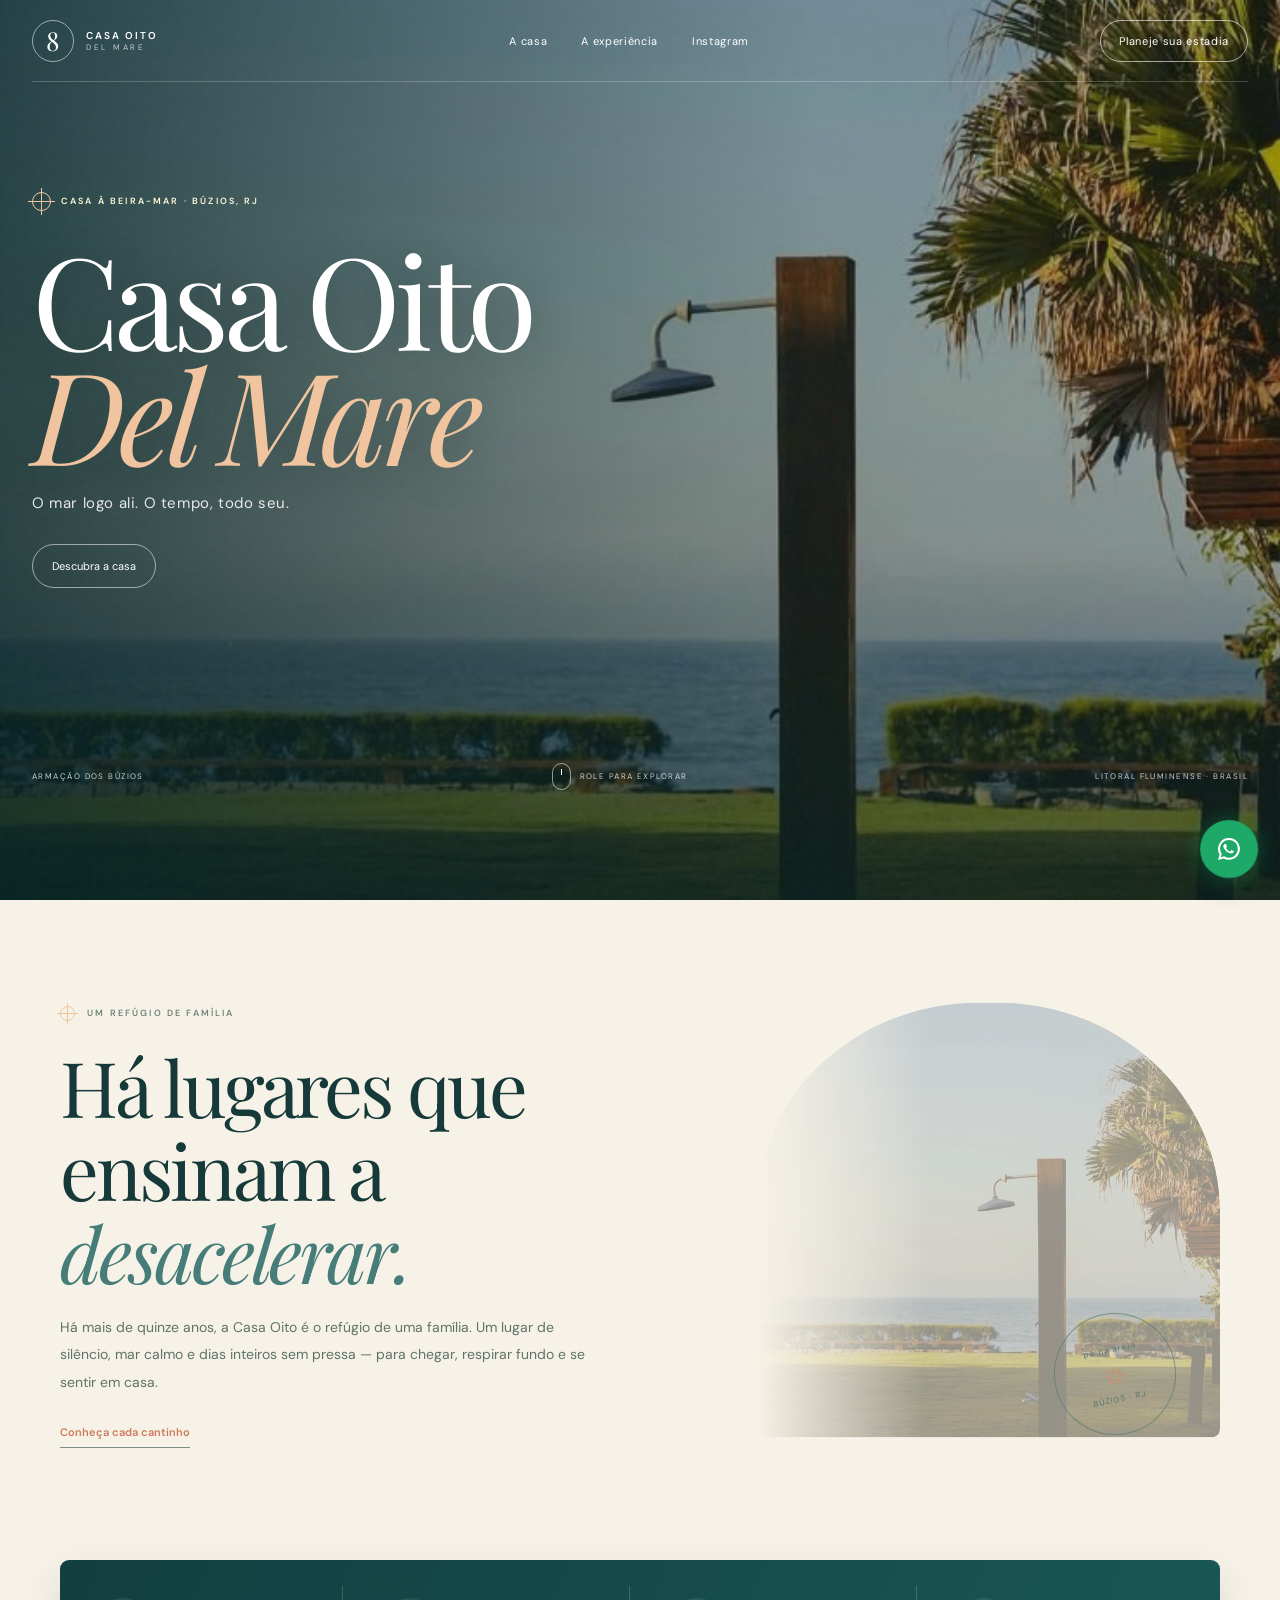
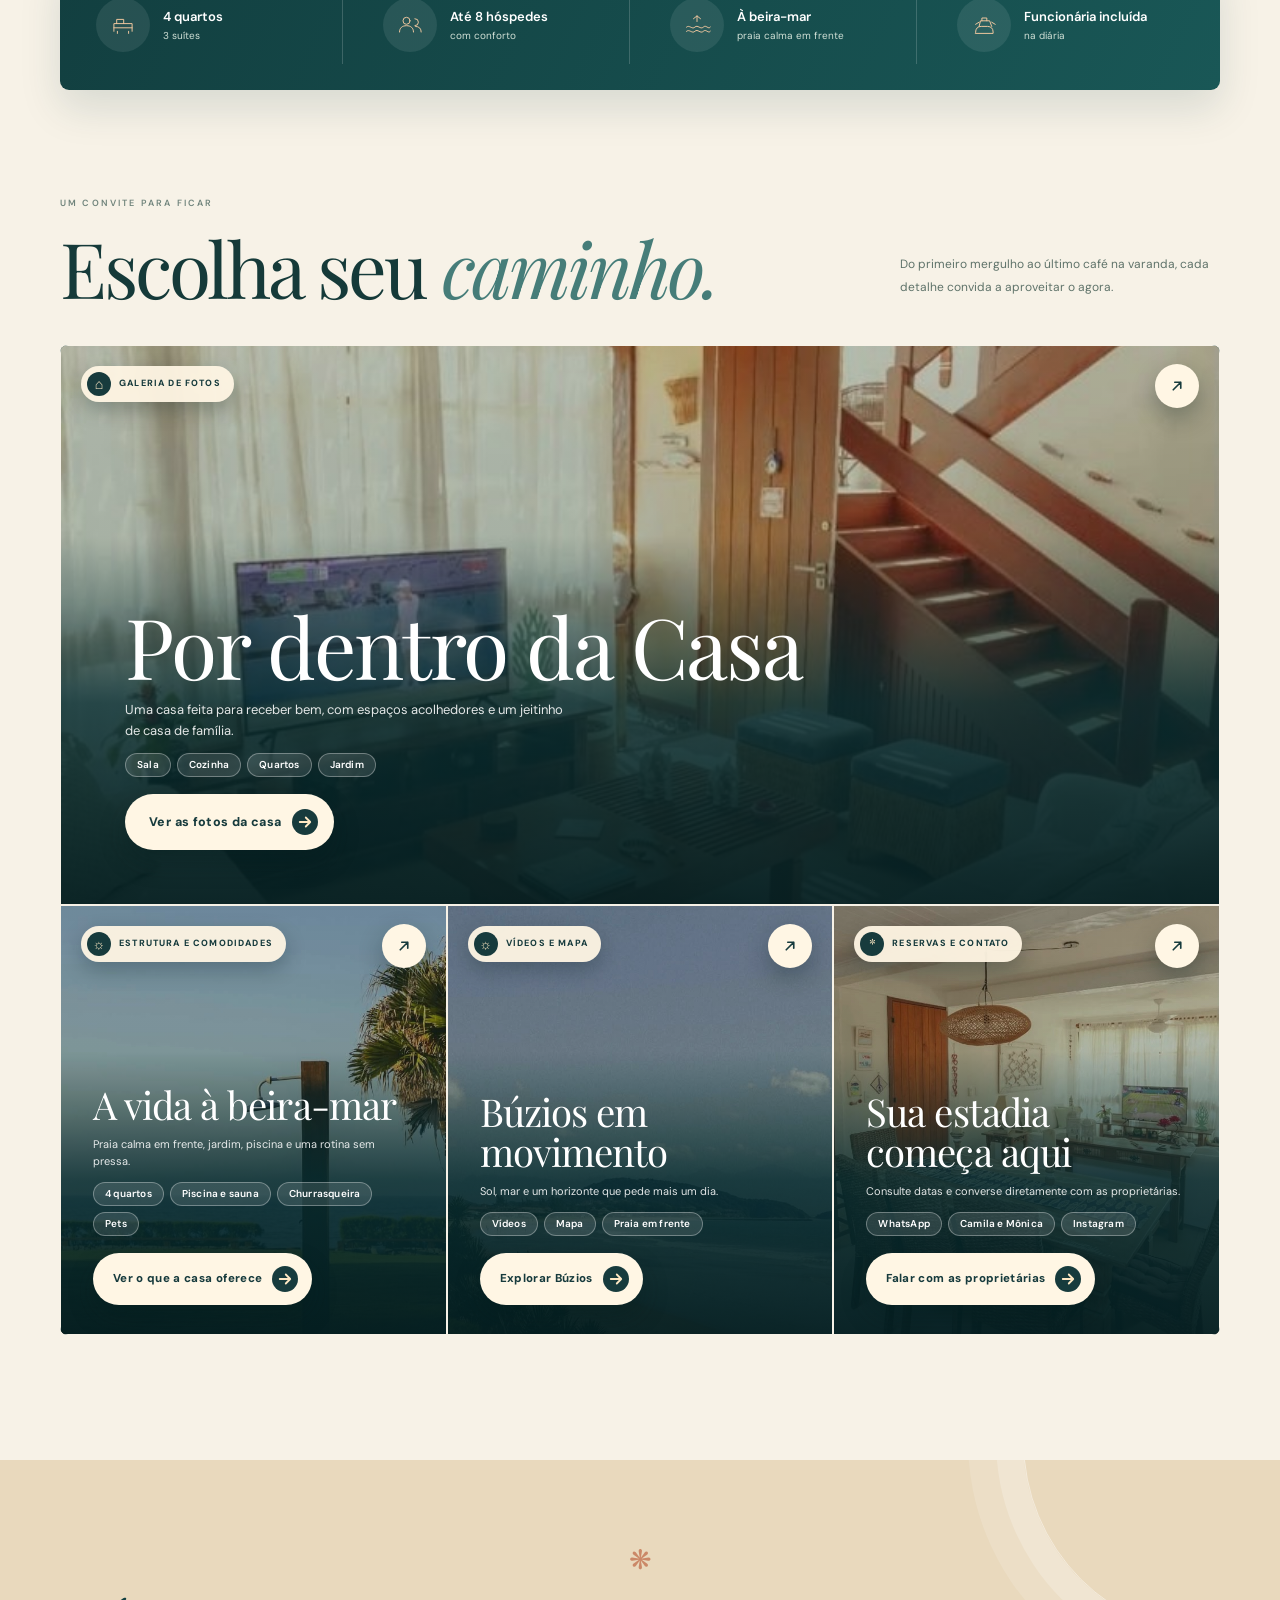
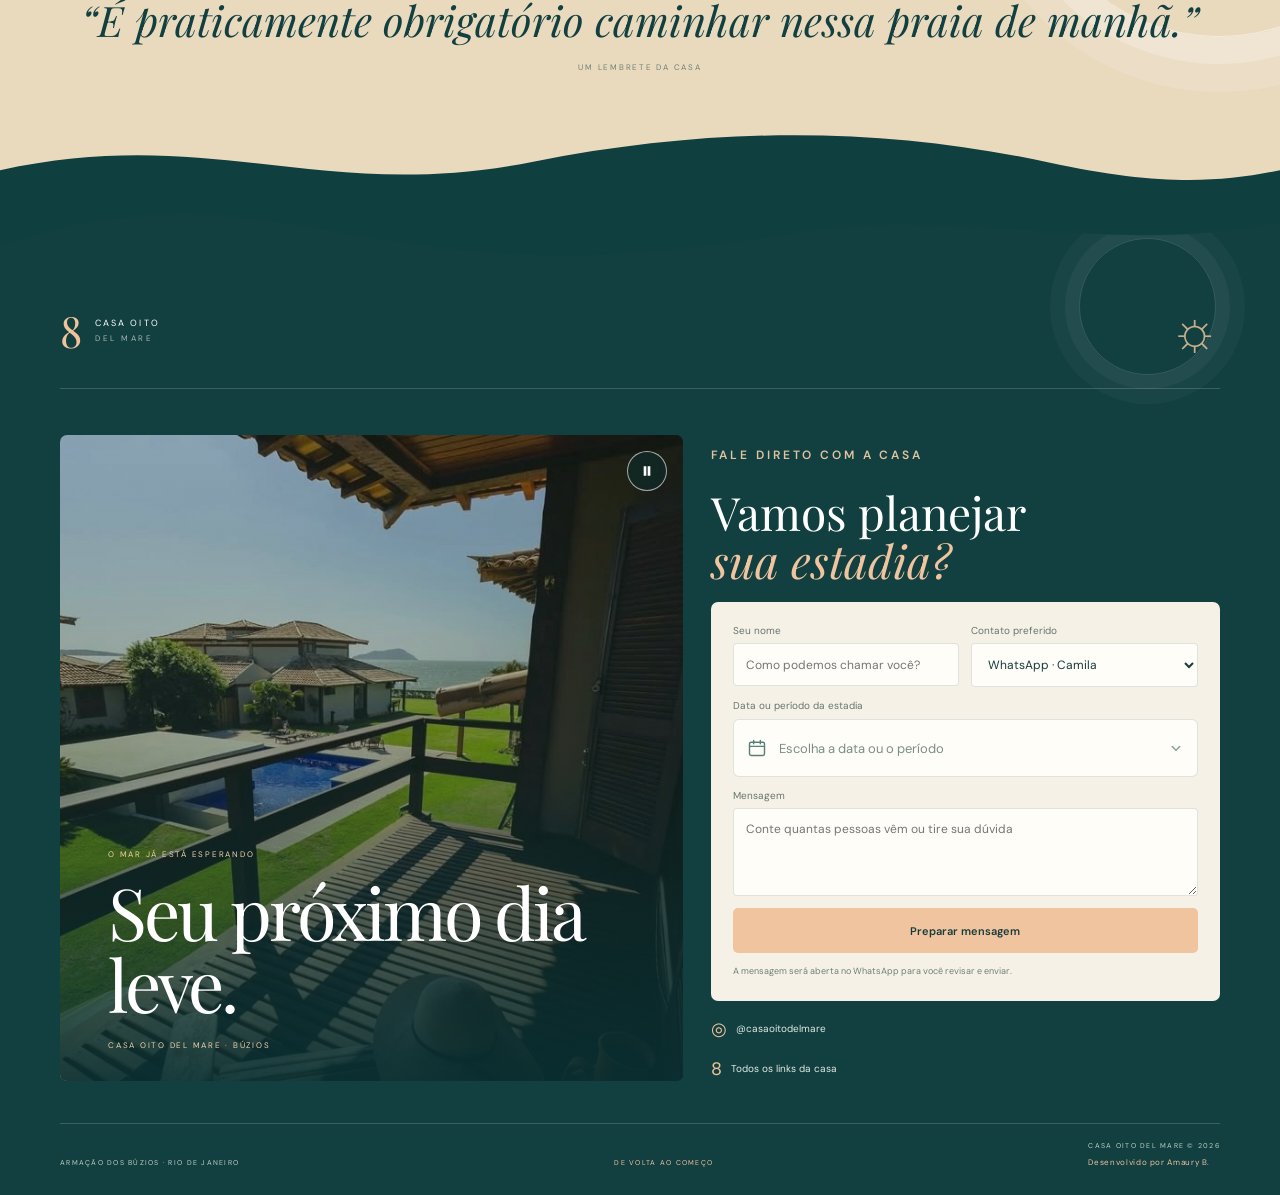
==== commit b48c3542: "menu bottom bar mobile" ====
--- a/index.html
+++ b/index.html
@@ -71,7 +71,7 @@
         <button type="button" class="card reveal card-casa card-featured" data-page="casa" aria-label="Por dentro da Casa. Ver as fotos da casa"><img src="./assets/gallery/casa-04.jpg" alt="Sala iluminada da Casa Oito Del Mare" loading="lazy" decoding="async"><span class="card-badge"><span class="card-badge-icon" aria-hidden="true">⌂</span>Galeria de fotos</span><span class="card-open" aria-hidden="true"><svg viewBox="0 0 24 24" aria-hidden="true"><path d="M7 17L17 7M9 7h8v8"></path></svg></span><span class="card-caption"><strong>Por dentro da Casa</strong><span class="card-deck">Uma casa feita para receber bem, com espaços acolhedores e um jeitinho de casa de família.</span><span class="card-tags" aria-hidden="true"><i>Sala</i><i>Cozinha</i><i>Quartos</i><i>Jardim</i></span><span class="card-cta">Ver as fotos da casa<svg viewBox="0 0 24 24" aria-hidden="true"><path d="M5 12h14M13 6l6 6-6 6"></path></svg></span></span></button>
         <button type="button" class="card reveal card-estrutura" data-page="estrutura" aria-label="A vida à beira-mar. Ver o que a casa oferece"><img src="./assets/gallery/detalhe-03.jpg" alt="Jardim da casa diante do mar" loading="lazy" decoding="async"><span class="card-badge"><span class="card-badge-icon" aria-hidden="true">〰</span>Estrutura e comodidades</span><span class="card-open" aria-hidden="true"><svg viewBox="0 0 24 24" aria-hidden="true"><path d="M7 17L17 7M9 7h8v8"></path></svg></span><span class="card-caption"><strong>A vida à <span class="nb">beira-mar</span></strong><span class="card-deck">Praia calma em frente, jardim, piscina e uma rotina sem pressa.</span><span class="card-tags" aria-hidden="true"><i>4 quartos</i><i>Piscina e sauna</i><i>Churrasqueira</i><i>Pets</i></span><span class="card-cta">Ver o que a casa oferece<svg viewBox="0 0 24 24" aria-hidden="true"><path d="M5 12h14M13 6l6 6-6 6"></path></svg></span></span></button>
         <button type="button" class="card reveal card-buzios" data-page="buzios" aria-label="Búzios em movimento. Explorar Búzios"><img src="./assets/gallery/detalhe-13.jpg" alt="Praia e mar em Búzios" loading="lazy" decoding="async"><span class="card-badge"><span class="card-badge-icon" aria-hidden="true">☼</span>Vídeos e mapa</span><span class="card-open" aria-hidden="true"><svg viewBox="0 0 24 24" aria-hidden="true"><path d="M7 17L17 7M9 7h8v8"></path></svg></span><span class="card-caption"><strong>Búzios em movimento</strong><span class="card-deck">Sol, mar e um horizonte que pede mais um dia.</span><span class="card-tags" aria-hidden="true"><i>Vídeos</i><i>Mapa</i><i>Praia em frente</i></span><span class="card-cta">Explorar Búzios<svg viewBox="0 0 24 24" aria-hidden="true"><path d="M5 12h14M13 6l6 6-6 6"></path></svg></span></span></button>
-        <button type="button" class="card reveal card-reserva card-reserve" data-page="reserva" aria-label="Sua estadia começa aqui. Falar com as proprietárias"><img src="./assets/gallery/casa-01.jpg" alt="Mesa posta na Casa Oito" loading="lazy" decoding="async"><span class="card-badge"><span class="card-badge-icon" aria-hidden="true">✳</span>Reservas e contato</span><span class="card-open" aria-hidden="true"><svg viewBox="0 0 24 24" aria-hidden="true"><path d="M7 17L17 7M9 7h8v8"></path></svg></span><span class="card-caption"><strong>Sua estadia começa aqui</strong><span class="card-deck">Consulte datas e converse diretamente com as proprietárias.</span><span class="card-tags" aria-hidden="true"><i>WhatsApp</i><i>Camila e Mônica</i><i>Instagram</i></span><span class="card-cta">Falar com as proprietárias<svg viewBox="0 0 24 24" aria-hidden="true"><path d="M5 12h14M13 6l6 6-6 6"></path></svg></span></span></button>
+        <button type="button" class="card reveal card-reserva card-reserve" data-page="reserva" aria-label="Sua estadia começa aqui. Falar com as proprietárias"><img src="./assets/gallery/casa-01.jpg" alt="Mesa posta na Casa Oito" loading="lazy" decoding="async"><span class="card-badge"><span class="card-badge-icon" aria-hidden="true">*</span>Reservas e contato</span><span class="card-open" aria-hidden="true"><svg viewBox="0 0 24 24" aria-hidden="true"><path d="M7 17L17 7M9 7h8v8"></path></svg></span><span class="card-caption"><strong>Sua estadia começa aqui</strong><span class="card-deck">Consulte datas e converse diretamente com as proprietárias.</span><span class="card-tags" aria-hidden="true"><i>WhatsApp</i><i>Camila e Mônica</i><i>Instagram</i></span><span class="card-cta">Falar com as proprietárias<svg viewBox="0 0 24 24" aria-hidden="true"><path d="M5 12h14M13 6l6 6-6 6"></path></svg></span></span></button>
       </div>
     </section>
 
